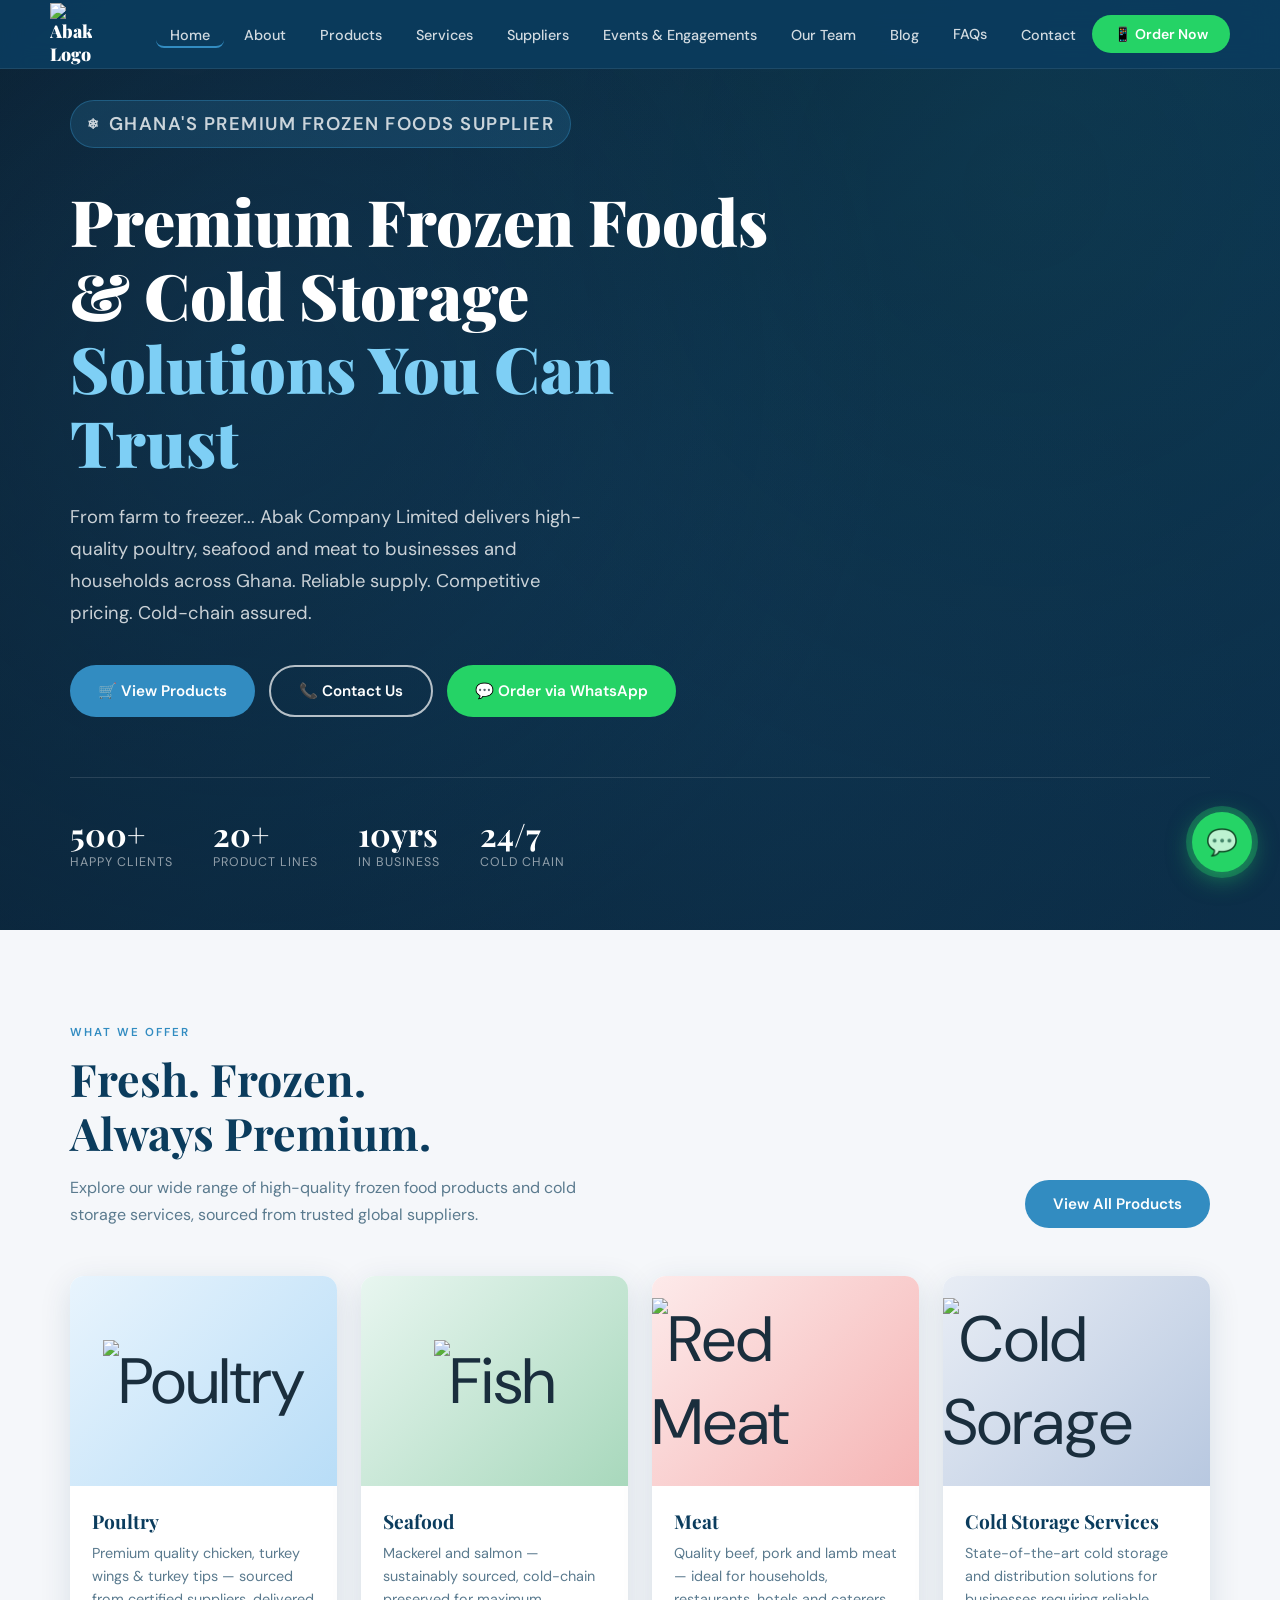
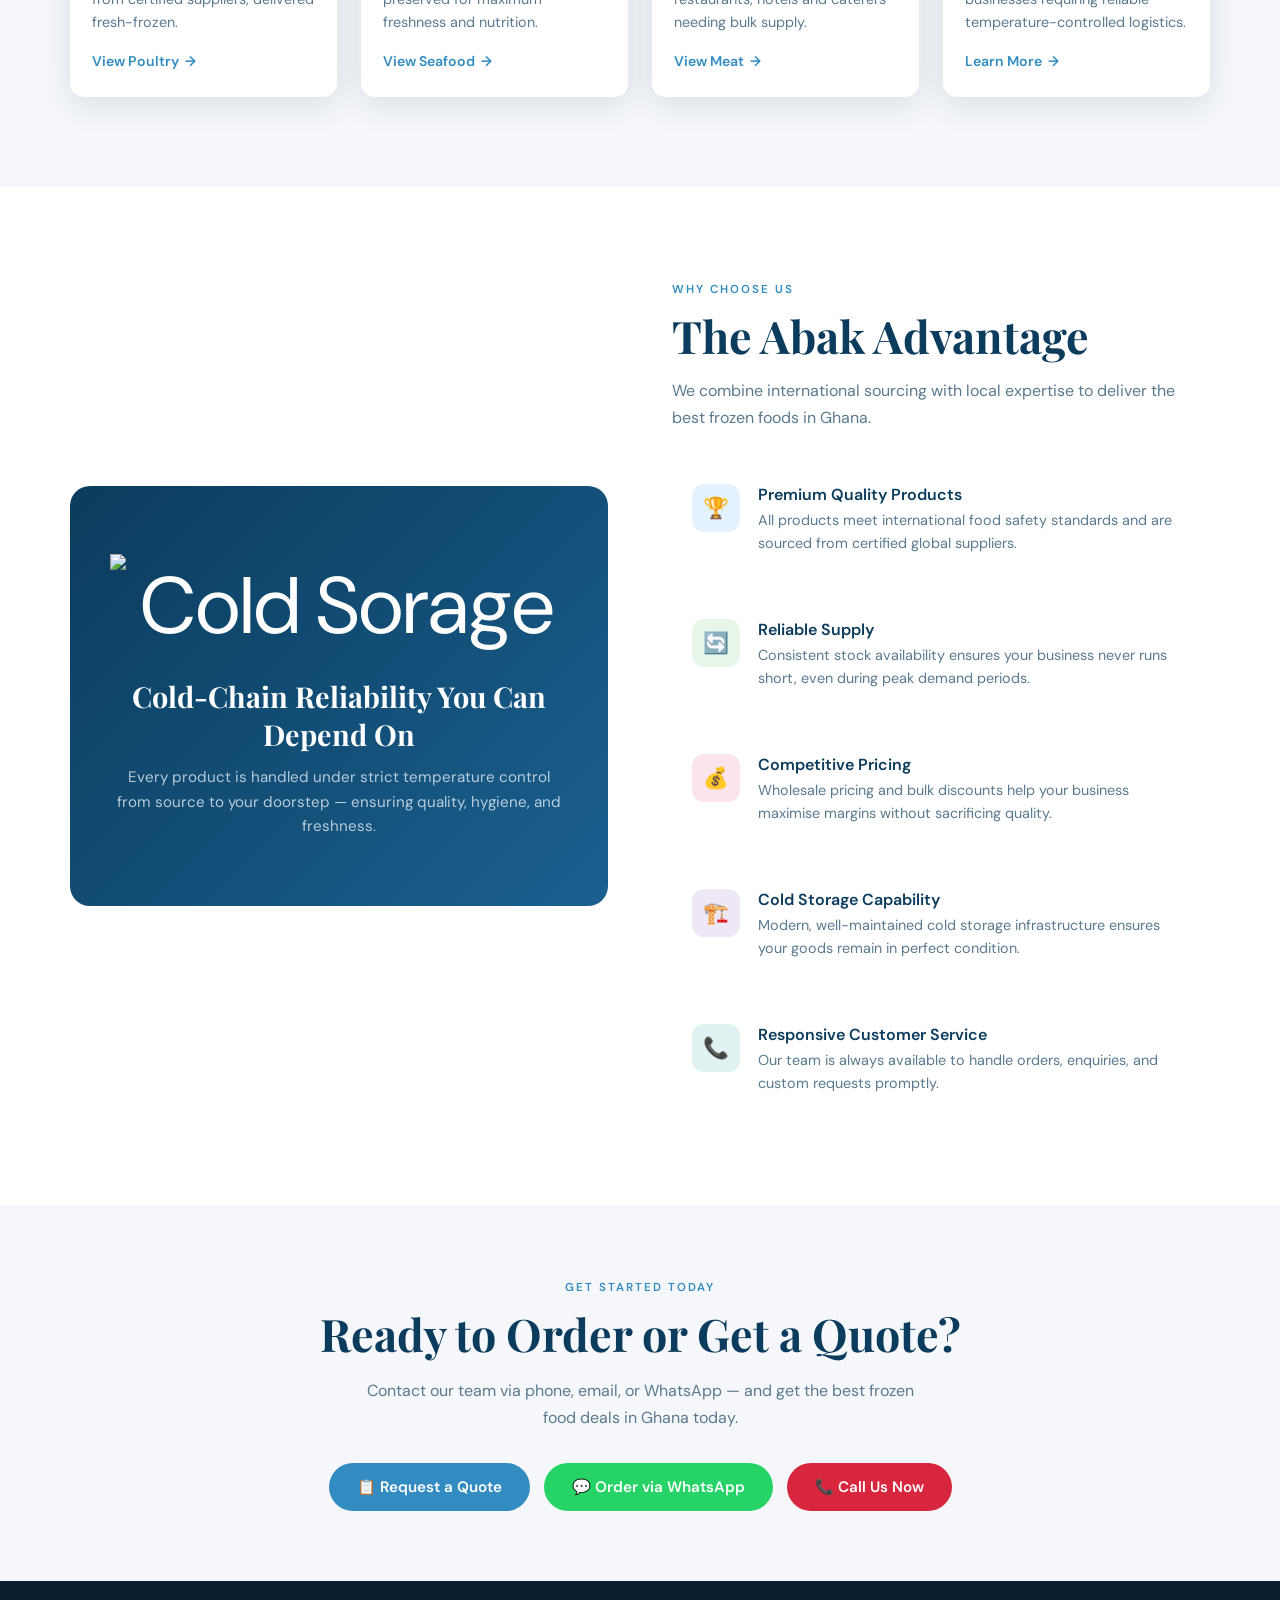
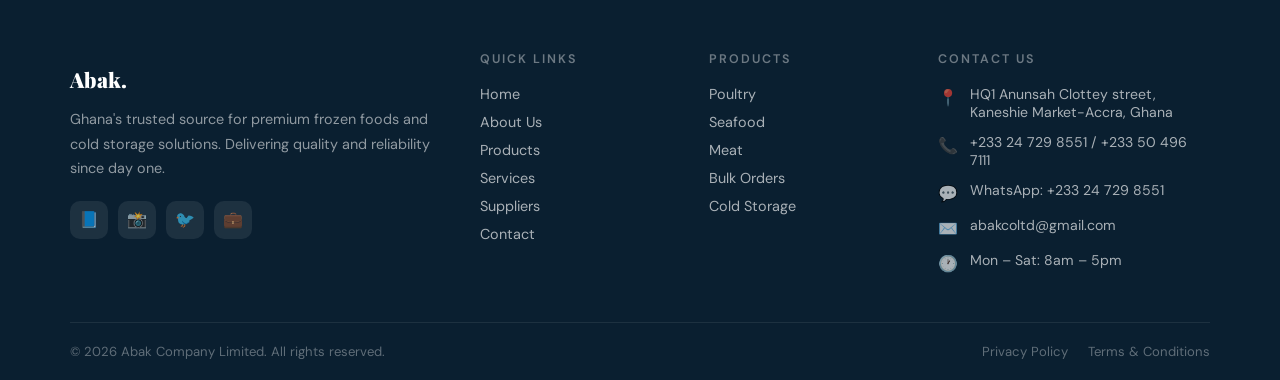
==== index.html @ 0e295fe7 "update 8" ====
<!DOCTYPE html>
<html lang="en">
<head>
  <meta charset="UTF-8" />
  <meta name="viewport" content="width=device-width, initial-scale=1.0" />
  <title>Abak Company Limited | Premium Frozen Foods & Cold Storage Solutions</title>
  <meta name="description" content="Abak Company Limited – Ghana's trusted source for premium frozen foods, poultry, fish, seafood, meat, and reliable cold storage solutions." />
  <link href="https://fonts.googleapis.com/css2?family=Playfair+Display:wght@700;900&family=DM+Sans:wght@400;500;600&display=swap" rel="stylesheet" />
  <style>
    /* ─── CSS Variables ─────────────────────────────────────── */
    :root {
      --navy:   #0B3C5D;
      --blue:   #328CC1;
      --white:  #FFFFFF;
      --grey:   #F5F7FA;
      --red:    #D7263D;
      --green:  #2E8B57;
      --dark:   #0a1f30;
      --text:   #1a2e3d;
      --muted:  #5a7a8e;
      --radius: 14px;
      --shadow: 0 8px 32px rgba(11,60,93,0.12);
    }

    /* ─── Reset & Base ──────────────────────────────────────── */
    *, *::before, *::after { box-sizing: border-box; margin: 0; padding: 0; }
    html { scroll-behavior: smooth; }
    body {
      font-family: 'DM Sans', sans-serif;
      color: var(--text);
      background: var(--white);
      overflow-x: hidden;
    }
    img { max-width: 100%; display: block; }
    a { text-decoration: none; color: inherit; }

    /* ─── Utility ───────────────────────────────────────────── */
    .container { width: 100%; max-width: 1180px; margin: 0 auto; padding: 0 20px; }
    .section-tag {
      display: inline-block;
      font-size: 0.72rem;
      font-weight: 600;
      letter-spacing: 2px;
      text-transform: uppercase;
      color: var(--blue);
      margin-bottom: 12px;
    }
    .section-title {
      font-family: 'Playfair Display', serif;
      font-size: clamp(1.8rem, 4vw, 2.8rem);
      color: var(--navy);
      line-height: 1.2;
      margin-bottom: 14px;
    }
    .section-sub {
      color: var(--muted);
      font-size: 1rem;
      line-height: 1.7;
      max-width: 560px;
    }
    .btn {
      display: inline-flex;
      align-items: center;
      gap: 8px;
      padding: 14px 28px;
      border-radius: 50px;
      font-size: 0.95rem;
      font-weight: 600;
      cursor: pointer;
      transition: all 0.25s ease;
      border: none;
    }
    .btn-primary {
      background: var(--blue);
      color: #fff;
    }
    .btn-primary:hover { background: var(--navy); transform: translateY(-2px); box-shadow: 0 8px 24px rgba(50,140,193,0.35); }
    .btn-outline {
      background: transparent;
      color: #fff;
      border: 2px solid rgba(255,255,255,0.7);
    }
    .btn-outline:hover { background: rgba(255,255,255,0.12); transform: translateY(-2px); }
    .btn-whatsapp {
      background: #25D366;
      color: #fff;
    }
    .btn-whatsapp:hover { background: #1dba57; transform: translateY(-2px); box-shadow: 0 8px 24px rgba(37,211,102,0.35); }
    .btn-red {
      background: var(--red);
      color: #fff;
    }
    .btn-red:hover { background: #b51e30; transform: translateY(-2px); }

    /* ─── NAVBAR ────────────────────────────────────────────── */
    .navbar {
      position: fixed;
      top: 0; left: 0; right: 0;
      z-index: 1000;
      padding: 0 20px;
      background: rgba(11,60,93,0.95);
      backdrop-filter: blur(12px);
      -webkit-backdrop-filter: blur(12px);
      border-bottom: 1px solid rgba(255,255,255,0.08);
      transition: background 0.3s;
    }
    .nav-inner {
      max-width: 1180px;
      margin: 0 auto;
      display: flex;
      align-items: center;
      justify-content: space-between;
      height: 68px;
    }
    .logo {
      font-family: 'Playfair Display', serif;
      font-size: 1.5rem;
      font-weight: 900;
      color: #fff;
      display: flex;
      align-items: center;
      gap: 10px;
    }
    .logo-icon {
      width: 40%; 
	  height: 40px;
      border-radius: 10px;
      display: flex; align-items: center; justify-content: center;
      font-size: 1.1rem;
    }
    .nav-links {
      display: flex;
      align-items: center;
      gap: 6px;
      list-style: none;
    }
    .nav-links a {
      color: rgba(255,255,255,0.82);
      font-size: 0.9rem;
      font-weight: 500;
      padding: 8px 14px;
      border-radius: 8px;
      transition: all 0.2s;
    }
	
	.nav-links a.active { border-bottom: 2px solid var(--blue); padding-bottom: 2px; }
	
    .nav-links a:hover { color: #fff; background: rgba(255,255,255,0.1); }
    .nav-cta { display: flex; gap: 10px; align-items: center; }
    .nav-cta .btn { padding: 10px 22px; font-size: 0.88rem; }
    .hamburger {
      display: none;
      flex-direction: column;
      gap: 5px;
      background: none;
      border: none;
      cursor: pointer;
      padding: 6px;
    }
    .hamburger span {
      display: block;
      width: 24px; height: 2px;
      background: #fff;
      border-radius: 2px;
      transition: all 0.3s;
    }
    /* Mobile Nav */
    .mobile-nav {
      display: none;
      position: fixed;
      top: 68px; left: 0; right: 0;
      background: var(--navy);
      padding: 20px;
      z-index: 999;
      flex-direction: column;
      gap: 6px;
      border-top: 1px solid rgba(255,255,255,0.1);
    }
    .mobile-nav.open { display: flex; }
    .mobile-nav a {
      color: rgba(255,255,255,0.85);
      font-size: 1rem;
      padding: 12px 16px;
      border-radius: 10px;
      font-weight: 500;
      transition: background 0.2s;
    }
    .mobile-nav a:hover { background: rgba(255,255,255,0.1); color: #fff; }
    .mobile-nav .btn { width: 100%; justify-content: center; margin-top: 10px; }

    /* ─── HERO ──────────────────────────────────────────────── */
    .hero {
      position: relative;
      min-height: 100vh;
      display: flex;
      align-items: center;
      overflow: hidden;
    }
    .hero-video-bg {
      position: absolute;
      inset: 0;
      background: linear-gradient(135deg, #0a1f30 0%, #0B3C5D 50%, #0d4a72 100%);
      z-index: 0;
    }
    /* Animated ice/frost pattern overlay */
    .hero-video-bg::after {
      content: '';
      position: absolute; inset: 0;
      background-image:
        radial-gradient(circle at 20% 40%, rgba(50,140,193,0.18) 0%, transparent 55%),
        radial-gradient(circle at 80% 20%, rgba(46,139,87,0.1) 0%, transparent 50%),
        radial-gradient(circle at 60% 80%, rgba(50,140,193,0.12) 0%, transparent 45%);
      animation: pulseGlow 8s ease-in-out infinite alternate;
    }
    @keyframes pulseGlow {
      from { opacity: 0.7; }
      to   { opacity: 1; }
    }
    /* Floating ice crystals */
    .ice-particle {
      position: absolute;
      border-radius: 50%;
      background: rgba(255,255,255,0.05);
      animation: floatUp linear infinite;
    }
    @keyframes floatUp {
      0%   { transform: translateY(100vh) scale(0); opacity: 0; }
      10%  { opacity: 1; }
      90%  { opacity: 0.6; }
      100% { transform: translateY(-20vh) scale(1); opacity: 0; }
    }
    .hero-overlay {
      position: absolute; inset: 0;
      background: linear-gradient(to bottom, rgba(11,28,45,0.3) 0%, rgba(11,28,45,0.6) 100%);
      z-index: 1;
    }
    .hero-content {
      position: relative;
      z-index: 2;
      padding-top: 100px;
      padding-bottom: 60px;
    }
    .hero-badge {
      display: inline-flex;
      align-items: center;
      gap: 8px;
      background: rgba(50,140,193,0.2);
      border: 1px solid rgba(50,140,193,0.4);
      color: #7ecff5;
      font-size: 0.78rem;
      font-weight: 600;
      letter-spacing: 1.5px;
      text-transform: uppercase;
      padding: 7px 16px;
      border-radius: 50px;
      margin-bottom: 24px;
      animation: fadeSlideDown 0.8s ease both;
    }
    .hero-badge::before { content: '❄'; font-size: 0.9rem; }
    .hero h1 {
      font-family: 'Playfair Display', serif;
      font-size: clamp(2.2rem, 6vw, 4rem);
      font-weight: 900;
      color: #fff;
      line-height: 1.15;
      margin-bottom: 22px;
      max-width: 700px;
      animation: fadeSlideUp 0.9s 0.2s ease both;
    }
    .hero h1 span { color: #7ecff5; }
    .hero p {
      font-size: clamp(1rem, 2.5vw, 1.15rem);
      color: rgba(255,255,255,0.78);
      max-width: 520px;
      line-height: 1.75;
      margin-bottom: 36px;
      animation: fadeSlideUp 0.9s 0.35s ease both;
    }
    .hero-btns {
      display: flex;
      flex-wrap: wrap;
      gap: 14px;
      animation: fadeSlideUp 0.9s 0.5s ease both;
    }
    .hero-stats {
      display: flex;
      gap: 40px;
      margin-top: 60px;
      padding-top: 40px;
      border-top: 1px solid rgba(255,255,255,0.12);
      animation: fadeSlideUp 0.9s 0.65s ease both;
    }
    .stat-item { text-align: left; }
    .stat-num {
      font-family: 'Playfair Display', serif;
      font-size: 2rem;
      font-weight: 700;
      color: #fff;
      line-height: 1;
    }
    .stat-label {
      font-size: 0.78rem;
      color: rgba(255,255,255,0.55);
      text-transform: uppercase;
      letter-spacing: 1px;
      margin-top: 4px;
    }
    @keyframes fadeSlideUp {
      from { opacity: 0; transform: translateY(28px); }
      to   { opacity: 1; transform: translateY(0); }
    }
    @keyframes fadeSlideDown {
      from { opacity: 0; transform: translateY(-16px); }
      to   { opacity: 1; transform: translateY(0); }
    }

    /* ─── PRODUCT HIGHLIGHTS ────────────────────────────────── */
    .products {
      padding: 90px 0;
      background: var(--grey);
    }
    .products-header {
      display: flex;
      justify-content: space-between;
      align-items: flex-end;
      flex-wrap: wrap;
      gap: 20px;
      margin-bottom: 48px;
    }
    .product-grid {
      display: grid;
      grid-template-columns: repeat(auto-fit, minmax(240px, 1fr));
      gap: 24px;
    }
    .product-card {
      background: #fff;
      border-radius: var(--radius);
      overflow: hidden;
      box-shadow: var(--shadow);
      transition: transform 0.3s ease, box-shadow 0.3s ease;
      cursor: pointer;
    }
    .product-card:hover { transform: translateY(-8px); box-shadow: 0 20px 48px rgba(11,60,93,0.18); }
    .product-card-img {
      height: 210px;
      display: flex;
      align-items: center;
      justify-content: center;
      font-size: 4rem;
      position: relative;
      overflow: hidden;
    }
    .product-card-img::after {
      content: '';
      position: absolute; inset: 0;
      background: inherit;
      opacity: 0;
      transition: opacity 0.3s;
    }
    .product-card:hover .product-card-img::after { opacity: 0.15; }
    .card-poultry  { background: linear-gradient(135deg, #e8f4fd, #b8ddf7); }
    .card-fish     { background: linear-gradient(135deg, #e8f6f0, #a8d8bc); }
    .card-meat     { background: linear-gradient(135deg, #fdeaea, #f5b5b5); }
    .card-storage  { background: linear-gradient(135deg, #e8edf5, #b8c8e0); }
    .product-card-body { padding: 22px 22px 26px; }
    .product-card-body h3 {
      font-family: 'Playfair Display', serif;
      font-size: 1.2rem;
      color: var(--navy);
      margin-bottom: 8px;
    }
    .product-card-body p { font-size: 0.9rem; color: var(--muted); line-height: 1.6; margin-bottom: 16px; }
    .card-link {
      font-size: 0.88rem;
      font-weight: 600;
      color: var(--blue);
      display: inline-flex;
      align-items: center;
      gap: 6px;
      transition: gap 0.2s;
    }
    .card-link:hover { gap: 10px; }
    .card-link::after { content: '→'; }

    /* ─── WHY BUY FROM US ───────────────────────────────────── */
    .why {
      padding: 90px 0;
      background: var(--white);
    }
    .why-inner {
      display: grid;
      grid-template-columns: 1fr 1fr;
      gap: 64px;
      align-items: center;
    }
    .why-visual {
      position: relative;
      border-radius: 20px;
      overflow: hidden;
      background: linear-gradient(135deg, var(--navy) 0%, #1a6090 100%);
      min-height: 420px;
      display: flex;
      align-items: center;
      justify-content: center;
    }
    .why-visual-inner {
      text-align: center;
      color: #fff;
      padding: 40px;
    }
    .why-visual-icon { font-size: 5rem; margin-bottom: 20px; }
    .why-visual h2 {
      font-family: 'Playfair Display', serif;
      font-size: 1.8rem;
      margin-bottom: 12px;
      line-height: 1.3;
    }
    .why-visual p { color: rgba(255,255,255,0.7); font-size: 0.95rem; line-height: 1.6; }
    .why-features { display: flex; flex-direction: column; gap: 24px; }
    .feature-item {
      display: flex;
      gap: 18px;
      align-items: flex-start;
      padding: 20px;
      border-radius: var(--radius);
      transition: background 0.2s;
    }
    .feature-item:hover { background: var(--grey); }
    .feature-icon {
      width: 48px; height: 48px;
      border-radius: 12px;
      display: flex; align-items: center; justify-content: center;
      font-size: 1.3rem;
      flex-shrink: 0;
    }
    .fi-blue   { background: #e3f2fd; }
    .fi-green  { background: #e8f5e9; }
    .fi-red    { background: #fce4ec; }
    .fi-purple { background: #ede7f6; }
    .fi-teal   { background: #e0f2f1; }
    .feature-text h4 {
      font-weight: 600;
      color: var(--navy);
      margin-bottom: 4px;
      font-size: 1rem;
    }
    .feature-text p { font-size: 0.9rem; color: var(--muted); line-height: 1.6; }

    /* ─── TESTIMONIALS ──────────────────────────────────────── */
    .testimonials {
      padding: 90px 0;
      background: linear-gradient(135deg, var(--navy) 0%, #0d4a72 100%);
      position: relative;
      overflow: hidden;
    }
    .testimonials::before {
      content: '"';
      position: absolute;
      top: -30px; left: 5%;
      font-family: 'Playfair Display', serif;
      font-size: 20rem;
      color: rgba(255,255,255,0.04);
      line-height: 1;
      pointer-events: none;
    }
    .testimonials .section-tag { color: #7ecff5; }
    .testimonials .section-title { color: #fff; }
    .testimonials .section-sub { color: rgba(255,255,255,0.65); }
    .testimonials-header { margin-bottom: 48px; }
    .testimonial-grid {
      display: grid;
      grid-template-columns: repeat(auto-fit, minmax(280px, 1fr));
      gap: 24px;
    }
    .testimonial-card {
      background: rgba(255,255,255,0.07);
      border: 1px solid rgba(255,255,255,0.12);
      border-radius: var(--radius);
      padding: 28px;
      transition: background 0.3s, transform 0.3s;
      backdrop-filter: blur(8px);
    }
    .testimonial-card:hover { background: rgba(255,255,255,0.12); transform: translateY(-4px); }
    .testimonial-stars { color: #ffc107; font-size: 1.1rem; margin-bottom: 16px; }
    .testimonial-text {
      color: rgba(255,255,255,0.85);
      font-size: 0.95rem;
      line-height: 1.75;
      margin-bottom: 22px;
      font-style: italic;
    }
    .testimonial-author {
      display: flex;
      align-items: center;
      gap: 14px;
    }
    .author-avatar {
      width: 44px; height: 44px;
      border-radius: 50%;
      display: flex; align-items: center; justify-content: center;
      font-size: 1.2rem;
      flex-shrink: 0;
    }
    .av-blue  { background: rgba(50,140,193,0.3); }
    .av-green { background: rgba(46,139,87,0.3); }
    .av-red   { background: rgba(215,38,61,0.3); }
    .author-name {
      font-weight: 600;
      color: #fff;
      font-size: 0.92rem;
    }
    .author-role { color: rgba(255,255,255,0.5); font-size: 0.8rem; }

    /* ─── CTA BANNER ────────────────────────────────────────── */
    .cta-banner {
      padding: 70px 0;
      background: var(--grey);
    }
    .cta-inner {
      text-align: center;
    }
    .cta-inner .section-title { margin-bottom: 16px; }
    .cta-inner .section-sub { margin: 0 auto 32px; text-align: center; }
    .cta-btns {
      display: flex;
      flex-wrap: wrap;
      gap: 14px;
      justify-content: center;
    }

    /* ─── FOOTER ────────────────────────────────────────────── */
    footer {
      background: var(--dark);
      color: rgba(255,255,255,0.75);
      padding: 70px 0 0;
    }
    .footer-grid {
      display: grid;
      grid-template-columns: 2fr 1fr 1fr 1.5fr;
      gap: 48px;
      margin-bottom: 48px;
    }
    .footer-col h4 {
      font-size: 0.78rem;
      font-weight: 600;
      letter-spacing: 2px;
      text-transform: uppercase;
      color: rgba(255,255,255,0.4);
      margin-bottom: 18px;
    }
    .footer-col .logo { font-size: 1.3rem; margin-bottom: 14px; }
    .footer-col p { font-size: 0.9rem; line-height: 1.7; color: rgba(255,255,255,0.55); }
    .footer-links { display: flex; flex-direction: column; gap: 10px; }
    .footer-links a {
      font-size: 0.9rem;
      color: rgba(255,255,255,0.65);
      transition: color 0.2s;
    }
    .footer-links a:hover { color: var(--blue); }
    .footer-contact { display: flex; flex-direction: column; gap: 12px; }
    .contact-item {
      display: flex;
      align-items: flex-start;
      gap: 12px;
      font-size: 0.88rem;
      color: rgba(255,255,255,0.65);
    }
    .contact-item-icon { font-size: 1rem; flex-shrink: 0; margin-top: 2px; }
    .social-row {
      display: flex;
      gap: 10px;
      margin-top: 20px;
    }
    .social-btn {
      width: 38px; height: 38px;
      border-radius: 10px;
      background: rgba(255,255,255,0.08);
      display: flex; align-items: center; justify-content: center;
      font-size: 1rem;
      transition: background 0.2s, transform 0.2s;
      cursor: pointer;
      border: none;
      color: rgba(255,255,255,0.7);
    }
    .social-btn:hover { background: var(--blue); color: #fff; transform: translateY(-2px); }
    .footer-bottom {
      border-top: 1px solid rgba(255,255,255,0.08);
      padding: 20px 0;
      display: flex;
      justify-content: space-between;
      align-items: center;
      flex-wrap: wrap;
      gap: 12px;
      font-size: 0.82rem;
      color: rgba(255,255,255,0.35);
    }
    .footer-bottom-links {
      display: flex;
      gap: 20px;
    }
    .footer-bottom-links a { color: rgba(255,255,255,0.35); transition: color 0.2s; }
    .footer-bottom-links a:hover { color: rgba(255,255,255,0.7); }

    /* ─── FLOATING WHATSAPP ─────────────────────────────────── */
    .float-wa {
      position: fixed;
      bottom: 28px;
      right: 28px;
      z-index: 999;
      width: 60px; height: 60px;
      border-radius: 50%;
      background: #25D366;
      box-shadow: 0 6px 24px rgba(37,211,102,0.5);
      display: flex;
      align-items: center;
      justify-content: center;
      font-size: 1.6rem;
      cursor: pointer;
      transition: transform 0.3s ease, box-shadow 0.3s;
      text-decoration: none;
      border: none;
    }
    .float-wa:hover { transform: scale(1.12); box-shadow: 0 10px 32px rgba(37,211,102,0.6); }
    .float-wa-pulse {
      position: absolute; inset: -6px;
      border-radius: 50%;
      background: rgba(37,211,102,0.3);
      animation: waPulse 2.5s ease-out infinite;
    }
    @keyframes waPulse {
      0% { transform: scale(1); opacity: 0.7; }
      100% { transform: scale(1.6); opacity: 0; }
    }

    /* ─── SCROLL ANIMATIONS ─────────────────────────────────── */
    .reveal {
      opacity: 0;
      transform: translateY(30px);
      transition: opacity 0.7s ease, transform 0.7s ease;
    }
    .reveal.visible { opacity: 1; transform: translateY(0); }

    /* ─── RESPONSIVE ────────────────────────────────────────── */
    @media (max-width: 900px) {
      .nav-links, .nav-cta { display: none; }
      .hamburger { display: flex; }
      .why-inner { grid-template-columns: 1fr; }
      .why-visual { min-height: 260px; }
      .footer-grid { grid-template-columns: 1fr 1fr; }
      .hero-stats { gap: 24px; flex-wrap: wrap; }
    }
    @media (max-width: 600px) {
      .footer-grid { grid-template-columns: 1fr; }
      .footer-bottom { flex-direction: column; text-align: center; }
      .products-header { flex-direction: column; align-items: flex-start; }
      .hero-stats { display: none; }
      .float-wa { bottom: 20px; right: 20px; width: 54px; height: 54px; font-size: 1.4rem; }
    }
  </style>
</head>
<body>

  <!-- ─── NAVBAR ────────────────────────────────────── -->
  <nav class="navbar" aria-label="Main navigation">
    <div class="nav-inner">
      <a href="index.html" class="logo">
        <span class="logo-icon"><img src="images/abak-logo-7.png" alt="Abak Logo"></span>
        
      </a>
      <ul class="nav-links" role="list">
        <li><a href="#" class="active">Home</a></li>
        <li><a href="about.html">About</a></li>
        <li><a href="products.html">Products</a></li>
        <li><a href="services.html">Services</a></li>
        <li><a href="suppliers.html">Suppliers</a></li>
		<li><a href="events.html">Events & Engagements</a></li>
		<li><a href="team.html">Our Team</a></li>
        <li><a href="articles.html">Blog</a></li>
		<a href="faq.html">FAQs</a>
        <li><a href="contact.html">Contact</a></li>
      </ul>
      <div class="nav-cta">
        <a href="#" class="btn btn-whatsapp">📱 Order Now</a>
      </div>
      <button class="hamburger" id="hamburger" aria-label="Toggle mobile menu" aria-expanded="false">
        <span></span><span></span><span></span>
      </button>
    </div>
  </nav>

  <!-- Mobile Nav -->
  <div class="mobile-nav" id="mobileNav" role="navigation">
    <a href="#">Home</a>
    <a href="about.html">About</a>
    <a href="products.html">Products</a>
    <a href="services.html">Services</a>
    <a href="suppliers.html">Suppliers</a>
	<a href="events.html">Events & Engagements</a>
	<a href="team.html">Our Team</a>
    <a href="articles.html">Blog</a>
	<a href="faq.html">FAQs</a>
    <a href="contact.html">Contact</a>
    <a href="https://wa.me/233247298551" class="btn btn-whatsapp">📱 Order via WhatsApp</a>
  </div>

  <!-- ─── HERO ──────────────────────────────────────── -->
  <section class="hero" aria-label="Hero section">
    <div class="hero-video-bg">
      <!-- Ice particles (JS-generated below) -->
    </div>
    <div class="hero-overlay"></div>
    <div class="container hero-content">
      <p class="hero-badge">Ghana's Premium Frozen Foods Supplier</p>
      <h1>Premium Frozen Foods &amp; Cold Storage <span>Solutions You Can Trust</span></h1>
      <p>From farm to freezer... Abak Company Limited delivers high-quality poultry, seafood and meat to businesses and households across Ghana. Reliable supply. Competitive pricing. Cold-chain assured.</p>
      <div class="hero-btns">
        <a href="#products" class="btn btn-primary">🛒 View Products</a>
        <a href="contact.html" class="btn btn-outline">📞 Contact Us</a>
        <a href="https://wa.me/233247298551" class="btn btn-whatsapp" target="_blank" rel="noopener">💬 Order via WhatsApp</a>
      </div>
      <div class="hero-stats">
        <div class="stat-item">
          <div class="stat-num">500+</div>
          <div class="stat-label">Happy Clients</div>
        </div>
        <div class="stat-item">
          <div class="stat-num">20+</div>
          <div class="stat-label">Product Lines</div>
        </div>
        <div class="stat-item">
          <div class="stat-num">10yrs</div>
          <div class="stat-label">In Business</div>
        </div>
        <div class="stat-item">
          <div class="stat-num">24/7</div>
          <div class="stat-label">Cold Chain</div>
        </div>
      </div>
    </div>
  </section>

  <!-- ─── PRODUCT HIGHLIGHTS ────────────────────────── -->
  <section class="products reveal" id="products" aria-labelledby="products-heading">
    <div class="container">
      <div class="products-header">
        <div>
          <span class="section-tag">What We Offer</span>
          <h2 class="section-title" id="products-heading">Fresh. Frozen. <br>Always Premium.</h2>
          <p class="section-sub">Explore our wide range of high-quality frozen food products and cold storage services, sourced from trusted global suppliers.</p>
        </div>
        <a href="products.html" class="btn btn-primary">View All Products</a>
      </div>
      <div class="product-grid">
        <div class="product-card" tabindex="0">
          <div class="product-card-img card-poultry" role="img" aria-label="Poultry products"><img src="images/poultry.jpeg" alt="Poultry"></div>
          <div class="product-card-body">
            <h3>Poultry</h3>
            <p>Premium quality chicken, turkey wings &amp; turkey tips — sourced from certified suppliers, delivered fresh-frozen.</p>
            <a href="products.html#poultry" class="card-link">View Poultry</a>
          </div>
        </div>
        <div class="product-card" tabindex="0">
          <div class="product-card-img card-fish" role="img" aria-label="Fish and seafood products"><img src="images/tuna.webp" alt="Fish"></div>
          <div class="product-card-body">
            <h3>Seafood</h3>
            <p>Mackerel and salmon — sustainably sourced, cold-chain preserved for maximum freshness and nutrition.</p>
            <a href="products.html#fish" class="card-link">View Seafood</a>
          </div>
        </div>
        <div class="product-card" tabindex="0">
          <div class="product-card-img card-meat" role="img" aria-label="meat products"><img src="images/beefsinews.jpeg" alt="Red Meat"></div>
          <div class="product-card-body">
            <h3>Meat</h3>
            <p>Quality beef, pork and lamb meat — ideal for households, restaurants, hotels and caterers needing bulk supply.</p>
            <a href="products.html#meat" class="card-link">View Meat</a>
          </div>
        </div>
        <div class="product-card" tabindex="0">
          <div class="product-card-img card-storage" role="img" aria-label="Cold storage services"><img src="images/coldstorage.webp" alt="Cold Sorage"></div>
          <div class="product-card-body">
            <h3>Cold Storage Services</h3>
            <p>State-of-the-art cold storage and distribution solutions for businesses requiring reliable temperature-controlled logistics.</p>
            <a href="services.html" class="card-link">Learn More</a>
          </div>
        </div>
      </div>
    </div>
  </section>

  <!-- ─── WHY BUY FROM US ───────────────────────────── -->
  <section class="why reveal" aria-labelledby="why-heading">
    <div class="container">
      <div class="why-inner">
        <div class="why-visual" role="img" aria-label="Abak cold chain reliability visual">
          <div class="why-visual-inner">
            <div class="why-visual-icon"><img src="images/coldstorage.webp" alt="Cold Sorage"></div>
            <h2>Cold-Chain Reliability You Can Depend On</h2>
            <p>Every product is handled under strict temperature control from source to your doorstep — ensuring quality, hygiene, and freshness.</p>
          </div>
        </div>
        <div>
          <span class="section-tag">Why Choose Us</span>
          <h2 class="section-title" id="why-heading">The Abak Advantage</h2>
          <p class="section-sub" style="margin-bottom:32px;">We combine international sourcing with local expertise to deliver the best frozen foods in Ghana.</p>
          <div class="why-features">
            <div class="feature-item">
              <div class="feature-icon fi-blue" aria-hidden="true">🏆</div>
              <div class="feature-text">
                <h4>Premium Quality Products</h4>
                <p>All products meet international food safety standards and are sourced from certified global suppliers.</p>
              </div>
            </div>
            <div class="feature-item">
              <div class="feature-icon fi-green" aria-hidden="true">🔄</div>
              <div class="feature-text">
                <h4>Reliable Supply</h4>
                <p>Consistent stock availability ensures your business never runs short, even during peak demand periods.</p>
              </div>
            </div>
            <div class="feature-item">
              <div class="feature-icon fi-red" aria-hidden="true">💰</div>
              <div class="feature-text">
                <h4>Competitive Pricing</h4>
                <p>Wholesale pricing and bulk discounts help your business maximise margins without sacrificing quality.</p>
              </div>
            </div>
            <div class="feature-item">
              <div class="feature-icon fi-purple" aria-hidden="true">🏗️</div>
              <div class="feature-text">
                <h4>Cold Storage Capability</h4>
                <p>Modern, well-maintained cold storage infrastructure ensures your goods remain in perfect condition.</p>
              </div>
            </div>
            <div class="feature-item">
              <div class="feature-icon fi-teal" aria-hidden="true">📞</div>
              <div class="feature-text">
                <h4>Responsive Customer Service</h4>
                <p>Our team is always available to handle orders, enquiries, and custom requests promptly.</p>
              </div>
            </div>
          </div>
        </div>
      </div>
    </div>
  </section>

  <!-- ─── TESTIMONIALS ──────────────────────────────── -->
  
  
  

  <!-- ─── CTA BANNER ────────────────────────────────── -->
  <section class="cta-banner reveal" aria-labelledby="cta-heading">
    <div class="container">
      <div class="cta-inner">
        <span class="section-tag">Get Started Today</span>
        <h2 class="section-title" id="cta-heading">Ready to Order or Get a Quote?</h2>
        <p class="section-sub">Contact our team via phone, email, or WhatsApp — and get the best frozen food deals in Ghana today.</p>
        <div class="cta-btns">
          <a href="contact.html#" class="btn btn-primary">📋 Request a Quote</a>
          <a href="https://wa.me/233247298551" class="btn btn-whatsapp" target="_blank" rel="noopener">💬 Order via WhatsApp</a>
          <a href="tel:+233 24 729 8551" class="btn btn-red">📞 Call Us Now</a>
        </div>
      </div>
    </div>
  </section>

  <!-- ─── FOOTER ────────────────────────────────────── -->
  <footer>
    <div class="container">
      <div class="footer-grid">
        <!-- Column 1 — Brand -->
        <div class="footer-col">
         <a href="index.html" class="logo">
            <a href="index.html" class="logo">Abak.<span></span></a>
          </a>
		  
          <p>Ghana's trusted source for premium frozen foods and cold storage solutions. Delivering quality and reliability since day one.</p>
          <div class="social-row">
            <button class="social-btn" aria-label="Facebook">📘</button>
            <button class="social-btn" aria-label="Instagram">📸</button>
            <button class="social-btn" aria-label="Twitter / X">🐦</button>
            <button class="social-btn" aria-label="LinkedIn">💼</button>
          </div>
        </div>
        <!-- Column 2 — Quick Links -->
        <div class="footer-col">
          <h4>Quick Links</h4>
          <nav class="footer-links" aria-label="Footer quick links">
            <a href="index.html">Home</a>
            <a href="about.html">About Us</a>
            <a href="products.html">Products</a>
            <a href="services.html">Services</a>
            <a href="suppliers.html">Suppliers</a>
            <a href="contact.html">Contact</a>
          </nav>
        </div>
        <!-- Column 3 — Products -->
        <div class="footer-col">
          <h4>Products</h4>
          <nav class="footer-links" aria-label="Footer product links">
            <a href="product.html#poultry">Poultry</a>
            <a href="products.html#fish">Seafood</a>
            <a href="products.html#meat">Meat</a>
            <a href="shop.html#">Bulk Orders</a>
            <a href="services.html#">Cold Storage</a>
          </nav>
        </div>
        <!-- Column 4 — Contact -->
        <div class="footer-col">
          <h4>Contact Us</h4>
          <div class="footer-contact">
            <div class="contact-item">
              <span class="contact-item-icon" aria-hidden="true">📍</span>
              <span>HQ1 Anunsah Clottey street, Kaneshie Market-Accra, Ghana</span>
            </div>
            <div class="contact-item">
              <span class="contact-item-icon" aria-hidden="true">📞</span>
              <span>+233 24 729 8551 / +233 50 496 7111</span>
            </div>
            <div class="contact-item">
              <span class="contact-item-icon" aria-hidden="true">💬</span>
              <span>WhatsApp: +233 24 729 8551</span>
            </div>
            <div class="contact-item">
              <span class="contact-item-icon" aria-hidden="true">✉️</span>
              <span>abakcoltd@gmail.com</span>
            </div>
            <div class="contact-item">
              <span class="contact-item-icon" aria-hidden="true">🕐</span>
              <span>Mon – Sat: 8am – 5pm</span>
            </div>
          </div>
        </div>
      </div>
      <div class="footer-bottom">
        <span>© 2026 Abak Company Limited. All rights reserved.</span>
        <div class="footer-bottom-links">
          <a href="privacy.html#privacy">Privacy Policy</a>
          <a href="privacy.html#terms">Terms &amp; Conditions</a>
        </div>
      </div>
    </div>
  </footer>

  <!-- ─── FLOATING WHATSAPP ─────────────────────────── -->
  <a href="https://wa.me/233247298551" class="float-wa" target="_blank" rel="noopener" aria-label="Chat on WhatsApp">
    <div class="float-wa-pulse" aria-hidden="true"></div>
    💬
  </a>

  <!-- ─── JS ─────────────────────────────────────────── -->
  <script>
    /* — Hamburger menu — */
    const hamburger = document.getElementById('hamburger');
    const mobileNav = document.getElementById('mobileNav');
    hamburger.addEventListener('click', () => {
      const open = mobileNav.classList.toggle('open');
      hamburger.setAttribute('aria-expanded', open);
    });

    /* — Ice particle generator — */
    const heroBg = document.querySelector('.hero-video-bg');
    for (let i = 0; i < 18; i++) {
      const p = document.createElement('div');
      p.classList.add('ice-particle');
      const size = Math.random() * 60 + 20;
      p.style.cssText = `
        width:${size}px; height:${size}px;
        left:${Math.random() * 100}%;
        animation-duration:${Math.random() * 12 + 10}s;
        animation-delay:${Math.random() * -20}s;
        opacity:${Math.random() * 0.06 + 0.02};
      `;
      heroBg.appendChild(p);
    }

    /* — Scroll reveal — */
    const reveals = document.querySelectorAll('.reveal');
    const observer = new IntersectionObserver((entries) => {
      entries.forEach(e => { if (e.isIntersecting) { e.target.classList.add('visible'); } });
    }, { threshold: 0.12 });
    reveals.forEach(el => observer.observe(el));
  </script>
</body>
</html>
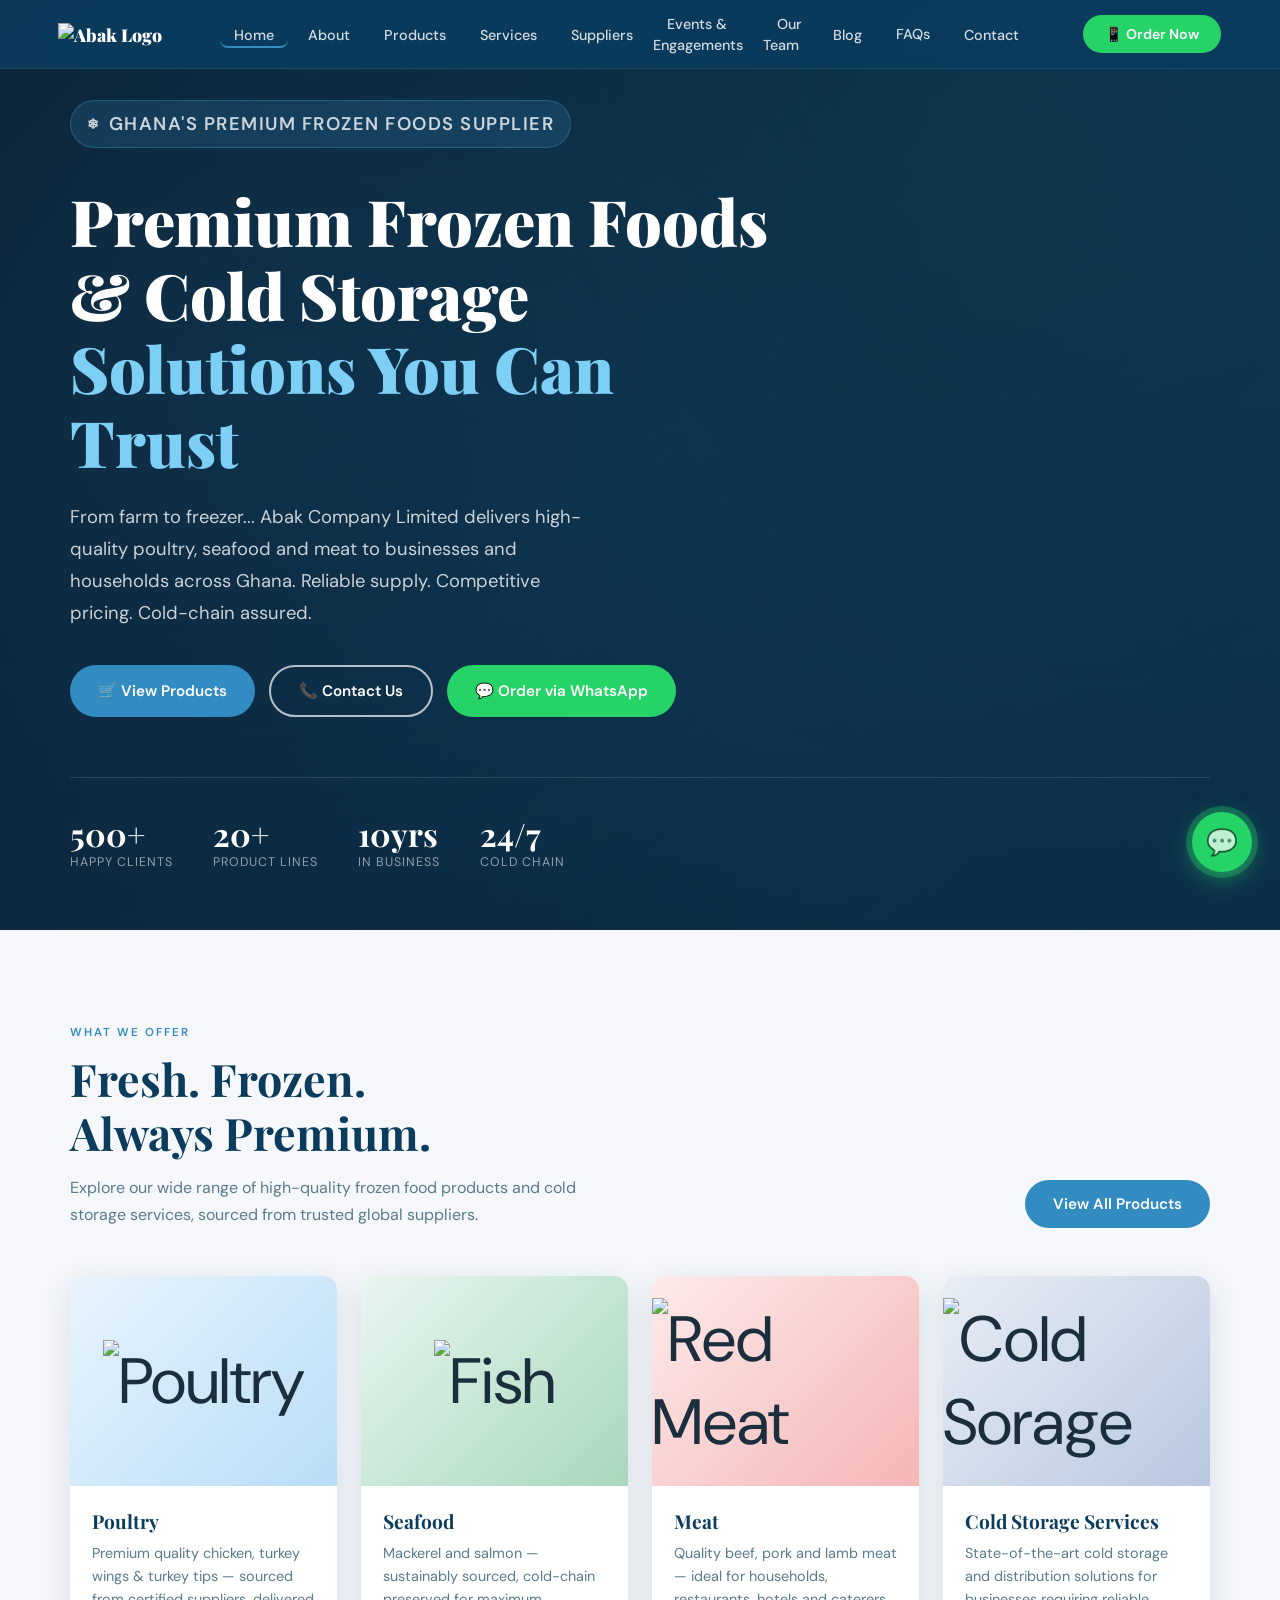
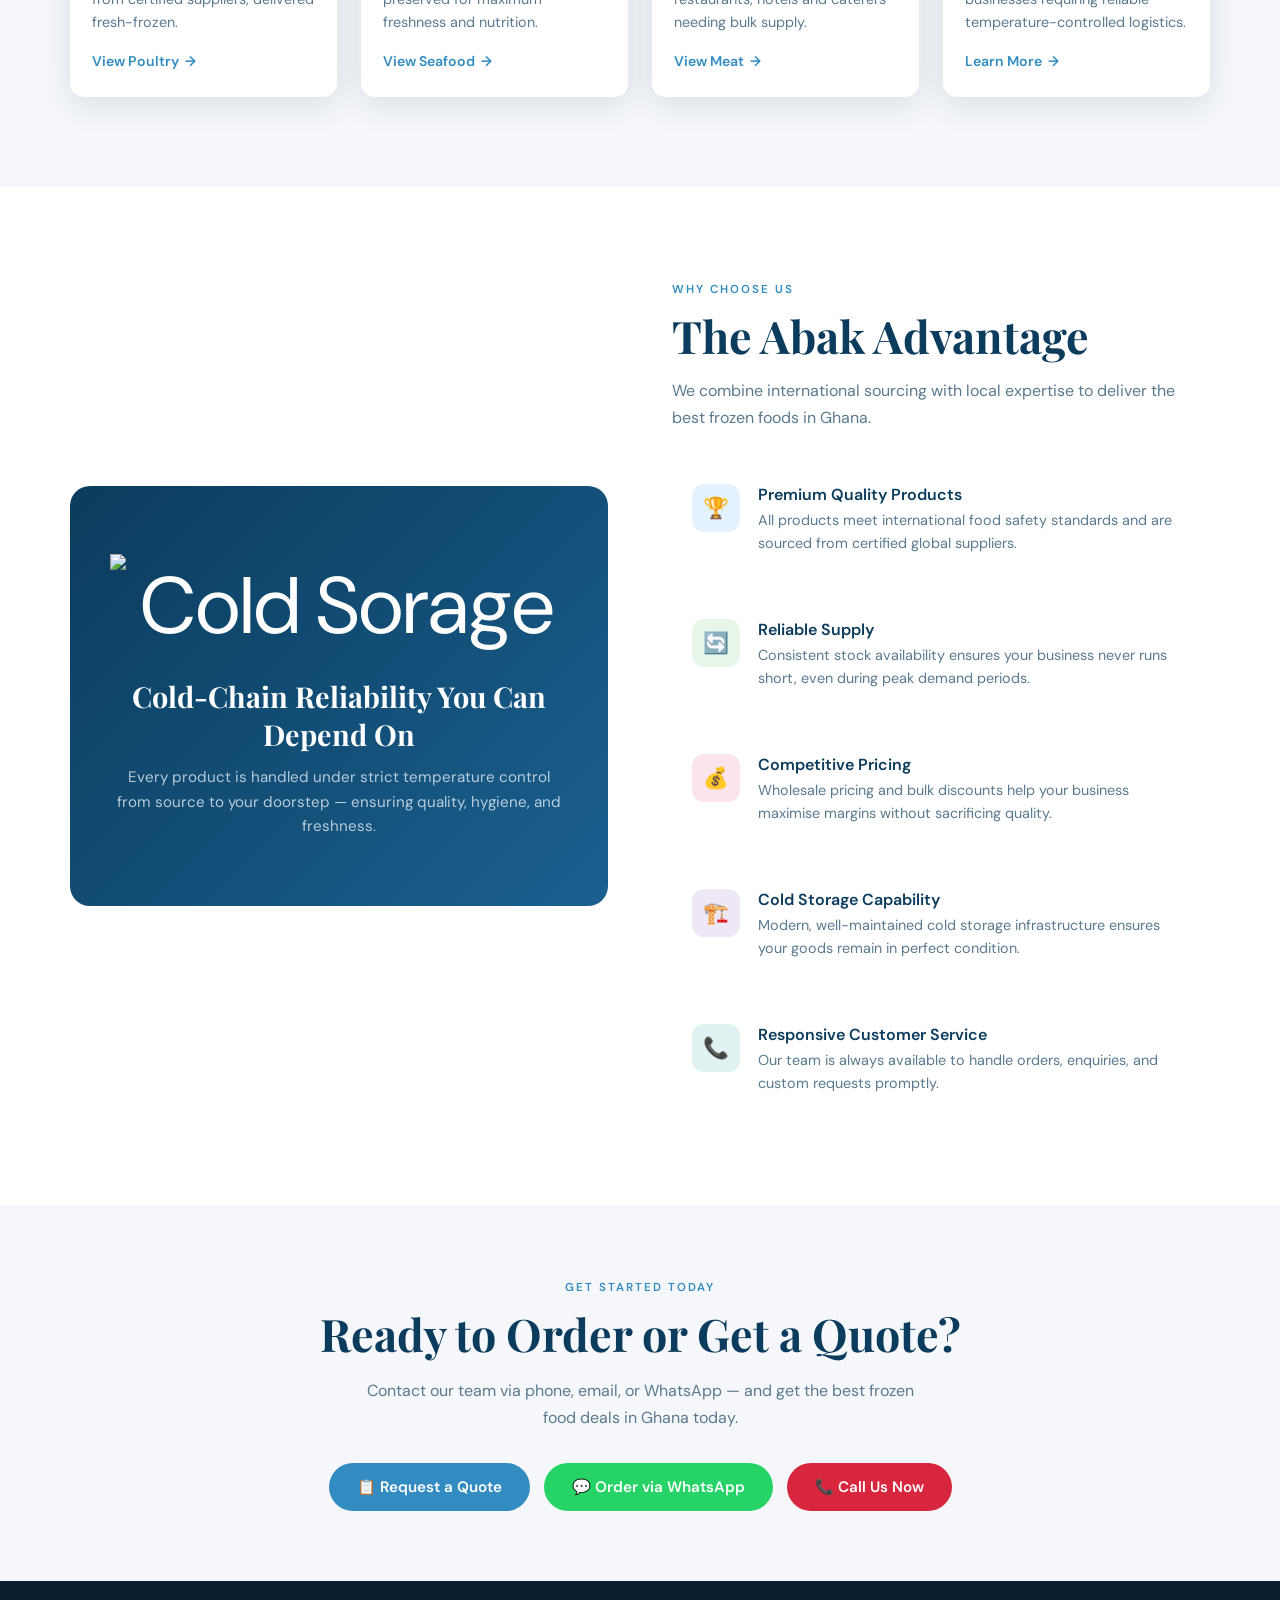
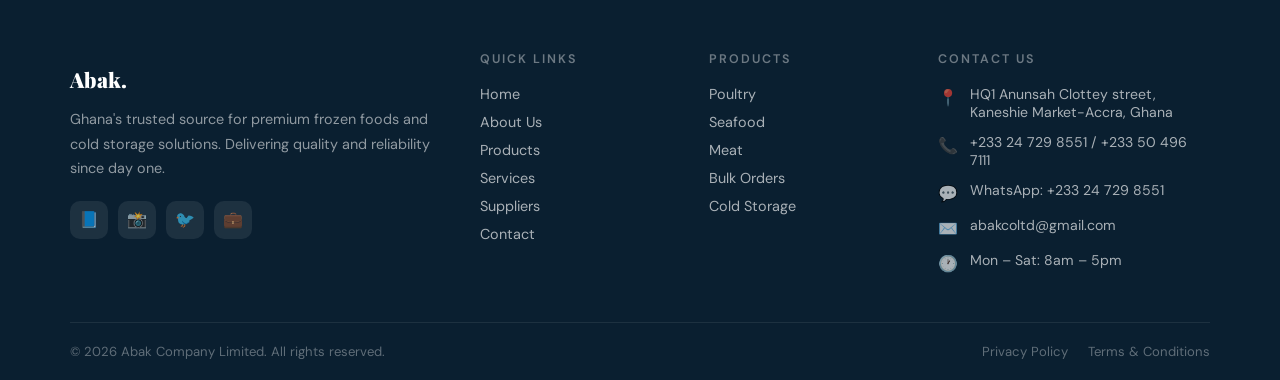
==== commit ba83201b: "fix desktop menu" ====
--- a/index.html
+++ b/index.html
@@ -6,661 +6,10 @@
   <title>Abak Company Limited | Premium Frozen Foods & Cold Storage Solutions</title>
   <meta name="description" content="Abak Company Limited – Ghana's trusted source for premium frozen foods, poultry, fish, seafood, meat, and reliable cold storage solutions." />
   <link href="https://fonts.googleapis.com/css2?family=Playfair+Display:wght@700;900&family=DM+Sans:wght@400;500;600&display=swap" rel="stylesheet" />
-  <style>
-    /* ─── CSS Variables ─────────────────────────────────────── */
-    :root {
-      --navy:   #0B3C5D;
-      --blue:   #328CC1;
-      --white:  #FFFFFF;
-      --grey:   #F5F7FA;
-      --red:    #D7263D;
-      --green:  #2E8B57;
-      --dark:   #0a1f30;
-      --text:   #1a2e3d;
-      --muted:  #5a7a8e;
-      --radius: 14px;
-      --shadow: 0 8px 32px rgba(11,60,93,0.12);
-    }
-
-    /* ─── Reset & Base ──────────────────────────────────────── */
-    *, *::before, *::after { box-sizing: border-box; margin: 0; padding: 0; }
-    html { scroll-behavior: smooth; }
-    body {
-      font-family: 'DM Sans', sans-serif;
-      color: var(--text);
-      background: var(--white);
-      overflow-x: hidden;
-    }
-    img { max-width: 100%; display: block; }
-    a { text-decoration: none; color: inherit; }
-
-    /* ─── Utility ───────────────────────────────────────────── */
-    .container { width: 100%; max-width: 1180px; margin: 0 auto; padding: 0 20px; }
-    .section-tag {
-      display: inline-block;
-      font-size: 0.72rem;
-      font-weight: 600;
-      letter-spacing: 2px;
-      text-transform: uppercase;
-      color: var(--blue);
-      margin-bottom: 12px;
-    }
-    .section-title {
-      font-family: 'Playfair Display', serif;
-      font-size: clamp(1.8rem, 4vw, 2.8rem);
-      color: var(--navy);
-      line-height: 1.2;
-      margin-bottom: 14px;
-    }
-    .section-sub {
-      color: var(--muted);
-      font-size: 1rem;
-      line-height: 1.7;
-      max-width: 560px;
-    }
-    .btn {
-      display: inline-flex;
-      align-items: center;
-      gap: 8px;
-      padding: 14px 28px;
-      border-radius: 50px;
-      font-size: 0.95rem;
-      font-weight: 600;
-      cursor: pointer;
-      transition: all 0.25s ease;
-      border: none;
-    }
-    .btn-primary {
-      background: var(--blue);
-      color: #fff;
-    }
-    .btn-primary:hover { background: var(--navy); transform: translateY(-2px); box-shadow: 0 8px 24px rgba(50,140,193,0.35); }
-    .btn-outline {
-      background: transparent;
-      color: #fff;
-      border: 2px solid rgba(255,255,255,0.7);
-    }
-    .btn-outline:hover { background: rgba(255,255,255,0.12); transform: translateY(-2px); }
-    .btn-whatsapp {
-      background: #25D366;
-      color: #fff;
-    }
-    .btn-whatsapp:hover { background: #1dba57; transform: translateY(-2px); box-shadow: 0 8px 24px rgba(37,211,102,0.35); }
-    .btn-red {
-      background: var(--red);
-      color: #fff;
-    }
-    .btn-red:hover { background: #b51e30; transform: translateY(-2px); }
-
-    /* ─── NAVBAR ────────────────────────────────────────────── */
-    .navbar {
-      position: fixed;
-      top: 0; left: 0; right: 0;
-      z-index: 1000;
-      padding: 0 20px;
-      background: rgba(11,60,93,0.95);
-      backdrop-filter: blur(12px);
-      -webkit-backdrop-filter: blur(12px);
-      border-bottom: 1px solid rgba(255,255,255,0.08);
-      transition: background 0.3s;
-    }
-    .nav-inner {
-      max-width: 1180px;
-      margin: 0 auto;
-      display: flex;
-      align-items: center;
-      justify-content: space-between;
-      height: 68px;
-    }
-    .logo {
-      font-family: 'Playfair Display', serif;
-      font-size: 1.5rem;
-      font-weight: 900;
-      color: #fff;
-      display: flex;
-      align-items: center;
-      gap: 10px;
-    }
-    .logo-icon {
-      width: 40%; 
-	  height: 40px;
-      border-radius: 10px;
-      display: flex; align-items: center; justify-content: center;
-      font-size: 1.1rem;
-    }
-    .nav-links {
-      display: flex;
-      align-items: center;
-      gap: 6px;
-      list-style: none;
-    }
-    .nav-links a {
-      color: rgba(255,255,255,0.82);
-      font-size: 0.9rem;
-      font-weight: 500;
-      padding: 8px 14px;
-      border-radius: 8px;
-      transition: all 0.2s;
-    }
-	
-	.nav-links a.active { border-bottom: 2px solid var(--blue); padding-bottom: 2px; }
-	
-    .nav-links a:hover { color: #fff; background: rgba(255,255,255,0.1); }
-    .nav-cta { display: flex; gap: 10px; align-items: center; }
-    .nav-cta .btn { padding: 10px 22px; font-size: 0.88rem; }
-    .hamburger {
-      display: none;
-      flex-direction: column;
-      gap: 5px;
-      background: none;
-      border: none;
-      cursor: pointer;
-      padding: 6px;
-    }
-    .hamburger span {
-      display: block;
-      width: 24px; height: 2px;
-      background: #fff;
-      border-radius: 2px;
-      transition: all 0.3s;
-    }
-    /* Mobile Nav */
-    .mobile-nav {
-      display: none;
-      position: fixed;
-      top: 68px; left: 0; right: 0;
-      background: var(--navy);
-      padding: 20px;
-      z-index: 999;
-      flex-direction: column;
-      gap: 6px;
-      border-top: 1px solid rgba(255,255,255,0.1);
-    }
-    .mobile-nav.open { display: flex; }
-    .mobile-nav a {
-      color: rgba(255,255,255,0.85);
-      font-size: 1rem;
-      padding: 12px 16px;
-      border-radius: 10px;
-      font-weight: 500;
-      transition: background 0.2s;
-    }
-    .mobile-nav a:hover { background: rgba(255,255,255,0.1); color: #fff; }
-    .mobile-nav .btn { width: 100%; justify-content: center; margin-top: 10px; }
-
-    /* ─── HERO ──────────────────────────────────────────────── */
-    .hero {
-      position: relative;
-      min-height: 100vh;
-      display: flex;
-      align-items: center;
-      overflow: hidden;
-    }
-    .hero-video-bg {
-      position: absolute;
-      inset: 0;
-      background: linear-gradient(135deg, #0a1f30 0%, #0B3C5D 50%, #0d4a72 100%);
-      z-index: 0;
-    }
-    /* Animated ice/frost pattern overlay */
-    .hero-video-bg::after {
-      content: '';
-      position: absolute; inset: 0;
-      background-image:
-        radial-gradient(circle at 20% 40%, rgba(50,140,193,0.18) 0%, transparent 55%),
-        radial-gradient(circle at 80% 20%, rgba(46,139,87,0.1) 0%, transparent 50%),
-        radial-gradient(circle at 60% 80%, rgba(50,140,193,0.12) 0%, transparent 45%);
-      animation: pulseGlow 8s ease-in-out infinite alternate;
-    }
-    @keyframes pulseGlow {
-      from { opacity: 0.7; }
-      to   { opacity: 1; }
-    }
-    /* Floating ice crystals */
-    .ice-particle {
-      position: absolute;
-      border-radius: 50%;
-      background: rgba(255,255,255,0.05);
-      animation: floatUp linear infinite;
-    }
-    @keyframes floatUp {
-      0%   { transform: translateY(100vh) scale(0); opacity: 0; }
-      10%  { opacity: 1; }
-      90%  { opacity: 0.6; }
-      100% { transform: translateY(-20vh) scale(1); opacity: 0; }
-    }
-    .hero-overlay {
-      position: absolute; inset: 0;
-      background: linear-gradient(to bottom, rgba(11,28,45,0.3) 0%, rgba(11,28,45,0.6) 100%);
-      z-index: 1;
-    }
-    .hero-content {
-      position: relative;
-      z-index: 2;
-      padding-top: 100px;
-      padding-bottom: 60px;
-    }
-    .hero-badge {
-      display: inline-flex;
-      align-items: center;
-      gap: 8px;
-      background: rgba(50,140,193,0.2);
-      border: 1px solid rgba(50,140,193,0.4);
-      color: #7ecff5;
-      font-size: 0.78rem;
-      font-weight: 600;
-      letter-spacing: 1.5px;
-      text-transform: uppercase;
-      padding: 7px 16px;
-      border-radius: 50px;
-      margin-bottom: 24px;
-      animation: fadeSlideDown 0.8s ease both;
-    }
-    .hero-badge::before { content: '❄'; font-size: 0.9rem; }
-    .hero h1 {
-      font-family: 'Playfair Display', serif;
-      font-size: clamp(2.2rem, 6vw, 4rem);
-      font-weight: 900;
-      color: #fff;
-      line-height: 1.15;
-      margin-bottom: 22px;
-      max-width: 700px;
-      animation: fadeSlideUp 0.9s 0.2s ease both;
-    }
-    .hero h1 span { color: #7ecff5; }
-    .hero p {
-      font-size: clamp(1rem, 2.5vw, 1.15rem);
-      color: rgba(255,255,255,0.78);
-      max-width: 520px;
-      line-height: 1.75;
-      margin-bottom: 36px;
-      animation: fadeSlideUp 0.9s 0.35s ease both;
-    }
-    .hero-btns {
-      display: flex;
-      flex-wrap: wrap;
-      gap: 14px;
-      animation: fadeSlideUp 0.9s 0.5s ease both;
-    }
-    .hero-stats {
-      display: flex;
-      gap: 40px;
-      margin-top: 60px;
-      padding-top: 40px;
-      border-top: 1px solid rgba(255,255,255,0.12);
-      animation: fadeSlideUp 0.9s 0.65s ease both;
-    }
-    .stat-item { text-align: left; }
-    .stat-num {
-      font-family: 'Playfair Display', serif;
-      font-size: 2rem;
-      font-weight: 700;
-      color: #fff;
-      line-height: 1;
-    }
-    .stat-label {
-      font-size: 0.78rem;
-      color: rgba(255,255,255,0.55);
-      text-transform: uppercase;
-      letter-spacing: 1px;
-      margin-top: 4px;
-    }
-    @keyframes fadeSlideUp {
-      from { opacity: 0; transform: translateY(28px); }
-      to   { opacity: 1; transform: translateY(0); }
-    }
-    @keyframes fadeSlideDown {
-      from { opacity: 0; transform: translateY(-16px); }
-      to   { opacity: 1; transform: translateY(0); }
-    }
-
-    /* ─── PRODUCT HIGHLIGHTS ────────────────────────────────── */
-    .products {
-      padding: 90px 0;
-      background: var(--grey);
-    }
-    .products-header {
-      display: flex;
-      justify-content: space-between;
-      align-items: flex-end;
-      flex-wrap: wrap;
-      gap: 20px;
-      margin-bottom: 48px;
-    }
-    .product-grid {
-      display: grid;
-      grid-template-columns: repeat(auto-fit, minmax(240px, 1fr));
-      gap: 24px;
-    }
-    .product-card {
-      background: #fff;
-      border-radius: var(--radius);
-      overflow: hidden;
-      box-shadow: var(--shadow);
-      transition: transform 0.3s ease, box-shadow 0.3s ease;
-      cursor: pointer;
-    }
-    .product-card:hover { transform: translateY(-8px); box-shadow: 0 20px 48px rgba(11,60,93,0.18); }
-    .product-card-img {
-      height: 210px;
-      display: flex;
-      align-items: center;
-      justify-content: center;
-      font-size: 4rem;
-      position: relative;
-      overflow: hidden;
-    }
-    .product-card-img::after {
-      content: '';
-      position: absolute; inset: 0;
-      background: inherit;
-      opacity: 0;
-      transition: opacity 0.3s;
-    }
-    .product-card:hover .product-card-img::after { opacity: 0.15; }
-    .card-poultry  { background: linear-gradient(135deg, #e8f4fd, #b8ddf7); }
-    .card-fish     { background: linear-gradient(135deg, #e8f6f0, #a8d8bc); }
-    .card-meat     { background: linear-gradient(135deg, #fdeaea, #f5b5b5); }
-    .card-storage  { background: linear-gradient(135deg, #e8edf5, #b8c8e0); }
-    .product-card-body { padding: 22px 22px 26px; }
-    .product-card-body h3 {
-      font-family: 'Playfair Display', serif;
-      font-size: 1.2rem;
-      color: var(--navy);
-      margin-bottom: 8px;
-    }
-    .product-card-body p { font-size: 0.9rem; color: var(--muted); line-height: 1.6; margin-bottom: 16px; }
-    .card-link {
-      font-size: 0.88rem;
-      font-weight: 600;
-      color: var(--blue);
-      display: inline-flex;
-      align-items: center;
-      gap: 6px;
-      transition: gap 0.2s;
-    }
-    .card-link:hover { gap: 10px; }
-    .card-link::after { content: '→'; }
-
-    /* ─── WHY BUY FROM US ───────────────────────────────────── */
-    .why {
-      padding: 90px 0;
-      background: var(--white);
-    }
-    .why-inner {
-      display: grid;
-      grid-template-columns: 1fr 1fr;
-      gap: 64px;
-      align-items: center;
-    }
-    .why-visual {
-      position: relative;
-      border-radius: 20px;
-      overflow: hidden;
-      background: linear-gradient(135deg, var(--navy) 0%, #1a6090 100%);
-      min-height: 420px;
-      display: flex;
-      align-items: center;
-      justify-content: center;
-    }
-    .why-visual-inner {
-      text-align: center;
-      color: #fff;
-      padding: 40px;
-    }
-    .why-visual-icon { font-size: 5rem; margin-bottom: 20px; }
-    .why-visual h2 {
-      font-family: 'Playfair Display', serif;
-      font-size: 1.8rem;
-      margin-bottom: 12px;
-      line-height: 1.3;
-    }
-    .why-visual p { color: rgba(255,255,255,0.7); font-size: 0.95rem; line-height: 1.6; }
-    .why-features { display: flex; flex-direction: column; gap: 24px; }
-    .feature-item {
-      display: flex;
-      gap: 18px;
-      align-items: flex-start;
-      padding: 20px;
-      border-radius: var(--radius);
-      transition: background 0.2s;
-    }
-    .feature-item:hover { background: var(--grey); }
-    .feature-icon {
-      width: 48px; height: 48px;
-      border-radius: 12px;
-      display: flex; align-items: center; justify-content: center;
-      font-size: 1.3rem;
-      flex-shrink: 0;
-    }
-    .fi-blue   { background: #e3f2fd; }
-    .fi-green  { background: #e8f5e9; }
-    .fi-red    { background: #fce4ec; }
-    .fi-purple { background: #ede7f6; }
-    .fi-teal   { background: #e0f2f1; }
-    .feature-text h4 {
-      font-weight: 600;
-      color: var(--navy);
-      margin-bottom: 4px;
-      font-size: 1rem;
-    }
-    .feature-text p { font-size: 0.9rem; color: var(--muted); line-height: 1.6; }
-
-    /* ─── TESTIMONIALS ──────────────────────────────────────── */
-    .testimonials {
-      padding: 90px 0;
-      background: linear-gradient(135deg, var(--navy) 0%, #0d4a72 100%);
-      position: relative;
-      overflow: hidden;
-    }
-    .testimonials::before {
-      content: '"';
-      position: absolute;
-      top: -30px; left: 5%;
-      font-family: 'Playfair Display', serif;
-      font-size: 20rem;
-      color: rgba(255,255,255,0.04);
-      line-height: 1;
-      pointer-events: none;
-    }
-    .testimonials .section-tag { color: #7ecff5; }
-    .testimonials .section-title { color: #fff; }
-    .testimonials .section-sub { color: rgba(255,255,255,0.65); }
-    .testimonials-header { margin-bottom: 48px; }
-    .testimonial-grid {
-      display: grid;
-      grid-template-columns: repeat(auto-fit, minmax(280px, 1fr));
-      gap: 24px;
-    }
-    .testimonial-card {
-      background: rgba(255,255,255,0.07);
-      border: 1px solid rgba(255,255,255,0.12);
-      border-radius: var(--radius);
-      padding: 28px;
-      transition: background 0.3s, transform 0.3s;
-      backdrop-filter: blur(8px);
-    }
-    .testimonial-card:hover { background: rgba(255,255,255,0.12); transform: translateY(-4px); }
-    .testimonial-stars { color: #ffc107; font-size: 1.1rem; margin-bottom: 16px; }
-    .testimonial-text {
-      color: rgba(255,255,255,0.85);
-      font-size: 0.95rem;
-      line-height: 1.75;
-      margin-bottom: 22px;
-      font-style: italic;
-    }
-    .testimonial-author {
-      display: flex;
-      align-items: center;
-      gap: 14px;
-    }
-    .author-avatar {
-      width: 44px; height: 44px;
-      border-radius: 50%;
-      display: flex; align-items: center; justify-content: center;
-      font-size: 1.2rem;
-      flex-shrink: 0;
-    }
-    .av-blue  { background: rgba(50,140,193,0.3); }
-    .av-green { background: rgba(46,139,87,0.3); }
-    .av-red   { background: rgba(215,38,61,0.3); }
-    .author-name {
-      font-weight: 600;
-      color: #fff;
-      font-size: 0.92rem;
-    }
-    .author-role { color: rgba(255,255,255,0.5); font-size: 0.8rem; }
-
-    /* ─── CTA BANNER ────────────────────────────────────────── */
-    .cta-banner {
-      padding: 70px 0;
-      background: var(--grey);
-    }
-    .cta-inner {
-      text-align: center;
-    }
-    .cta-inner .section-title { margin-bottom: 16px; }
-    .cta-inner .section-sub { margin: 0 auto 32px; text-align: center; }
-    .cta-btns {
-      display: flex;
-      flex-wrap: wrap;
-      gap: 14px;
-      justify-content: center;
-    }
-
-    /* ─── FOOTER ────────────────────────────────────────────── */
-    footer {
-      background: var(--dark);
-      color: rgba(255,255,255,0.75);
-      padding: 70px 0 0;
-    }
-    .footer-grid {
-      display: grid;
-      grid-template-columns: 2fr 1fr 1fr 1.5fr;
-      gap: 48px;
-      margin-bottom: 48px;
-    }
-    .footer-col h4 {
-      font-size: 0.78rem;
-      font-weight: 600;
-      letter-spacing: 2px;
-      text-transform: uppercase;
-      color: rgba(255,255,255,0.4);
-      margin-bottom: 18px;
-    }
-    .footer-col .logo { font-size: 1.3rem; margin-bottom: 14px; }
-    .footer-col p { font-size: 0.9rem; line-height: 1.7; color: rgba(255,255,255,0.55); }
-    .footer-links { display: flex; flex-direction: column; gap: 10px; }
-    .footer-links a {
-      font-size: 0.9rem;
-      color: rgba(255,255,255,0.65);
-      transition: color 0.2s;
-    }
-    .footer-links a:hover { color: var(--blue); }
-    .footer-contact { display: flex; flex-direction: column; gap: 12px; }
-    .contact-item {
-      display: flex;
-      align-items: flex-start;
-      gap: 12px;
-      font-size: 0.88rem;
-      color: rgba(255,255,255,0.65);
-    }
-    .contact-item-icon { font-size: 1rem; flex-shrink: 0; margin-top: 2px; }
-    .social-row {
-      display: flex;
-      gap: 10px;
-      margin-top: 20px;
-    }
-    .social-btn {
-      width: 38px; height: 38px;
-      border-radius: 10px;
-      background: rgba(255,255,255,0.08);
-      display: flex; align-items: center; justify-content: center;
-      font-size: 1rem;
-      transition: background 0.2s, transform 0.2s;
-      cursor: pointer;
-      border: none;
-      color: rgba(255,255,255,0.7);
-    }
-    .social-btn:hover { background: var(--blue); color: #fff; transform: translateY(-2px); }
-    .footer-bottom {
-      border-top: 1px solid rgba(255,255,255,0.08);
-      padding: 20px 0;
-      display: flex;
-      justify-content: space-between;
-      align-items: center;
-      flex-wrap: wrap;
-      gap: 12px;
-      font-size: 0.82rem;
-      color: rgba(255,255,255,0.35);
-    }
-    .footer-bottom-links {
-      display: flex;
-      gap: 20px;
-    }
-    .footer-bottom-links a { color: rgba(255,255,255,0.35); transition: color 0.2s; }
-    .footer-bottom-links a:hover { color: rgba(255,255,255,0.7); }
-
-    /* ─── FLOATING WHATSAPP ─────────────────────────────────── */
-    .float-wa {
-      position: fixed;
-      bottom: 28px;
-      right: 28px;
-      z-index: 999;
-      width: 60px; height: 60px;
-      border-radius: 50%;
-      background: #25D366;
-      box-shadow: 0 6px 24px rgba(37,211,102,0.5);
-      display: flex;
-      align-items: center;
-      justify-content: center;
-      font-size: 1.6rem;
-      cursor: pointer;
-      transition: transform 0.3s ease, box-shadow 0.3s;
-      text-decoration: none;
-      border: none;
-    }
-    .float-wa:hover { transform: scale(1.12); box-shadow: 0 10px 32px rgba(37,211,102,0.6); }
-    .float-wa-pulse {
-      position: absolute; inset: -6px;
-      border-radius: 50%;
-      background: rgba(37,211,102,0.3);
-      animation: waPulse 2.5s ease-out infinite;
-    }
-    @keyframes waPulse {
-      0% { transform: scale(1); opacity: 0.7; }
-      100% { transform: scale(1.6); opacity: 0; }
-    }
-
-    /* ─── SCROLL ANIMATIONS ─────────────────────────────────── */
-    .reveal {
-      opacity: 0;
-      transform: translateY(30px);
-      transition: opacity 0.7s ease, transform 0.7s ease;
-    }
-    .reveal.visible { opacity: 1; transform: translateY(0); }
-
-    /* ─── RESPONSIVE ────────────────────────────────────────── */
-    @media (max-width: 900px) {
-      .nav-links, .nav-cta { display: none; }
-      .hamburger { display: flex; }
-      .why-inner { grid-template-columns: 1fr; }
-      .why-visual { min-height: 260px; }
-      .footer-grid { grid-template-columns: 1fr 1fr; }
-      .hero-stats { gap: 24px; flex-wrap: wrap; }
-    }
-    @media (max-width: 600px) {
-      .footer-grid { grid-template-columns: 1fr; }
-      .footer-bottom { flex-direction: column; text-align: center; }
-      .products-header { flex-direction: column; align-items: flex-start; }
-      .hero-stats { display: none; }
-      .float-wa { bottom: 20px; right: 20px; width: 54px; height: 54px; font-size: 1.4rem; }
-    }
-  </style>
+  <link rel="stylesheet" href="style.css" />
 </head>
-<body>
-
-  <!-- ─── NAVBAR ────────────────────────────────────── -->
+<body>  
+    <!-- ─── NAVBAR ────────────────────────────────────── -->
   <nav class="navbar" aria-label="Main navigation">
     <div class="nav-inner">
       <a href="index.html" class="logo">
--- a/style.css
+++ b/style.css
@@ -0,0 +1,652 @@
+:root {
+      --navy:   #0B3C5D;
+      --blue:   #328CC1;
+      --white:  #FFFFFF;
+      --grey:   #F5F7FA;
+      --red:    #D7263D;
+      --green:  #2E8B57;
+      --dark:   #0a1f30;
+      --text:   #1a2e3d;
+      --muted:  #5a7a8e;
+      --radius: 14px;
+      --shadow: 0 8px 32px rgba(11,60,93,0.12);
+    }
+
+    /* ─── Reset & Base ──────────────────────────────────────── */
+    *, *::before, *::after { box-sizing: border-box; margin: 0; padding: 0; }
+    html { scroll-behavior: smooth; }
+    body {
+      font-family: 'DM Sans', sans-serif;
+      color: var(--text);
+      background: var(--white);
+      overflow-x: hidden;
+    }
+    img { max-width: 100%; display: block; }
+    a { text-decoration: none; color: inherit; }
+
+    /* ─── Utility ───────────────────────────────────────────── */
+    .container { width: 100%; max-width: 1180px; margin: 0 auto; padding: 0 20px; }
+    .section-tag {
+      display: inline-block;
+      font-size: 0.72rem;
+      font-weight: 600;
+      letter-spacing: 2px;
+      text-transform: uppercase;
+      color: var(--blue);
+      margin-bottom: 12px;
+    }
+    .section-title {
+      font-family: 'Playfair Display', serif;
+      font-size: clamp(1.8rem, 4vw, 2.8rem);
+      color: var(--navy);
+      line-height: 1.2;
+      margin-bottom: 14px;
+    }
+    .section-sub {
+      color: var(--muted);
+      font-size: 1rem;
+      line-height: 1.7;
+      max-width: 560px;
+    }
+    .btn {
+      display: inline-flex;
+      align-items: center;
+      gap: 8px;
+      padding: 14px 28px;
+      border-radius: 50px;
+      font-size: 0.95rem;
+      font-weight: 600;
+      cursor: pointer;
+      transition: all 0.25s ease;
+      border: none;
+    }
+    .btn-primary {
+      background: var(--blue);
+      color: #fff;
+    }
+    .btn-primary:hover { background: var(--navy); transform: translateY(-2px); box-shadow: 0 8px 24px rgba(50,140,193,0.35); }
+    .btn-outline {
+      background: transparent;
+      color: #fff;
+      border: 2px solid rgba(255,255,255,0.7);
+    }
+    .btn-outline:hover { background: rgba(255,255,255,0.12); transform: translateY(-2px); }
+    .btn-whatsapp {
+      background: #25D366;
+      color: #fff;
+    }
+    .btn-whatsapp:hover { background: #1dba57; transform: translateY(-2px); box-shadow: 0 8px 24px rgba(37,211,102,0.35); }
+    .btn-red {
+      background: var(--red);
+      color: #fff;
+    }
+    .btn-red:hover { background: #b51e30; transform: translateY(-2px); }
+
+    /* ─── NAVBAR ────────────────────────────────────────────── */
+    .navbar {
+      position: fixed;
+      top: 0; left: 0; right: 0;
+      z-index: 1000;
+      padding: 0 20px;
+      background: rgba(11,60,93,0.95);
+      backdrop-filter: blur(12px);
+      -webkit-backdrop-filter: blur(12px);
+      border-bottom: 1px solid rgba(255,255,255,0.08);
+      transition: background 0.3s;
+    }
+    .nav-inner {
+      max-width: 1180px;
+      margin: 0 auto;
+      display: flex;
+      align-items: center;
+      justify-content: space-between;
+      height: 68px;
+      gap: 50px;
+    }
+    .logo {
+      font-family: 'Playfair Display', serif;
+      font-size: 1.5rem;
+      font-weight: 900;
+      color: #fff;
+      display: flex;
+      align-items: center;
+      gap: 10px;
+    }
+    .logo-icon {
+      width: 120px; 
+	  height: 40px;
+      border-radius: 10px;
+      display: flex; align-items: center; justify-content: center;
+      font-size: 1.1rem;
+    }
+    .nav-links {
+      display: flex;
+      align-items: center;
+      gap: 6px;
+      list-style: none;
+    }
+    .nav-links a {
+      color: rgba(255,255,255,0.82);
+      font-size: 0.9rem;
+      font-weight: 500;
+      padding: 8px 14px;
+      border-radius: 8px;
+      transition: all 0.2s;
+    }
+	
+	.nav-links a.active { border-bottom: 2px solid var(--blue); padding-bottom: 2px; }
+	
+    .nav-links a:hover { color: #fff; background: rgba(255,255,255,0.1); }
+    .nav-cta { display: flex; gap: 10px; align-items: center; min-width: 150px; }
+    .nav-cta .btn { padding: 10px 22px; font-size: 0.88rem; }
+    .hamburger {
+      display: none;
+      flex-direction: column;
+      gap: 5px;
+      background: none;
+      border: none;
+      cursor: pointer;
+      padding: 6px;
+    }
+    .hamburger span {
+      display: block;
+      width: 24px; height: 2px;
+      background: #fff;
+      border-radius: 2px;
+      transition: all 0.3s;
+    }
+    /* Mobile Nav */
+    .mobile-nav {
+      display: none;
+      position: fixed;
+      top: 68px; left: 0; right: 0;
+      background: var(--navy);
+      padding: 20px;
+      z-index: 999;
+      flex-direction: column;
+      gap: 6px;
+      border-top: 1px solid rgba(255,255,255,0.1);
+    }
+    .mobile-nav.open { display: flex; }
+    .mobile-nav a {
+      color: rgba(255,255,255,0.85);
+      font-size: 1rem;
+      padding: 12px 16px;
+      border-radius: 10px;
+      font-weight: 500;
+      transition: background 0.2s;
+    }
+    .mobile-nav a:hover { background: rgba(255,255,255,0.1); color: #fff; }
+    .mobile-nav .btn { width: 100%; justify-content: center; margin-top: 10px; }
+
+    /* ─── HERO ──────────────────────────────────────────────── */
+    .hero {
+      position: relative;
+      min-height: 100vh;
+      display: flex;
+      align-items: center;
+      overflow: hidden;
+    }
+    .hero-video-bg {
+      position: absolute;
+      inset: 0;
+      background: linear-gradient(135deg, #0a1f30 0%, #0B3C5D 50%, #0d4a72 100%);
+      z-index: 0;
+    }
+    /* Animated ice/frost pattern overlay */
+    .hero-video-bg::after {
+      content: '';
+      position: absolute; inset: 0;
+      background-image:
+        radial-gradient(circle at 20% 40%, rgba(50,140,193,0.18) 0%, transparent 55%),
+        radial-gradient(circle at 80% 20%, rgba(46,139,87,0.1) 0%, transparent 50%),
+        radial-gradient(circle at 60% 80%, rgba(50,140,193,0.12) 0%, transparent 45%);
+      animation: pulseGlow 8s ease-in-out infinite alternate;
+    }
+    @keyframes pulseGlow {
+      from { opacity: 0.7; }
+      to   { opacity: 1; }
+    }
+    /* Floating ice crystals */
+    .ice-particle {
+      position: absolute;
+      border-radius: 50%;
+      background: rgba(255,255,255,0.05);
+      animation: floatUp linear infinite;
+    }
+    @keyframes floatUp {
+      0%   { transform: translateY(100vh) scale(0); opacity: 0; }
+      10%  { opacity: 1; }
+      90%  { opacity: 0.6; }
+      100% { transform: translateY(-20vh) scale(1); opacity: 0; }
+    }
+    .hero-overlay {
+      position: absolute; inset: 0;
+      background: linear-gradient(to bottom, rgba(11,28,45,0.3) 0%, rgba(11,28,45,0.6) 100%);
+      z-index: 1;
+    }
+    .hero-content {
+      position: relative;
+      z-index: 2;
+      padding-top: 100px;
+      padding-bottom: 60px;
+    }
+    .hero-badge {
+      display: inline-flex;
+      align-items: center;
+      gap: 8px;
+      background: rgba(50,140,193,0.2);
+      border: 1px solid rgba(50,140,193,0.4);
+      color: #7ecff5;
+      font-size: 0.78rem;
+      font-weight: 600;
+      letter-spacing: 1.5px;
+      text-transform: uppercase;
+      padding: 7px 16px;
+      border-radius: 50px;
+      margin-bottom: 24px;
+      animation: fadeSlideDown 0.8s ease both;
+    }
+    .hero-badge::before { content: '❄'; font-size: 0.9rem; }
+    .hero h1 {
+      font-family: 'Playfair Display', serif;
+      font-size: clamp(2.2rem, 6vw, 4rem);
+      font-weight: 900;
+      color: #fff;
+      line-height: 1.15;
+      margin-bottom: 22px;
+      max-width: 700px;
+      animation: fadeSlideUp 0.9s 0.2s ease both;
+    }
+    .hero h1 span { color: #7ecff5; }
+    .hero p {
+      font-size: clamp(1rem, 2.5vw, 1.15rem);
+      color: rgba(255,255,255,0.78);
+      max-width: 520px;
+      line-height: 1.75;
+      margin-bottom: 36px;
+      animation: fadeSlideUp 0.9s 0.35s ease both;
+    }
+    .hero-btns {
+      display: flex;
+      flex-wrap: wrap;
+      gap: 14px;
+      animation: fadeSlideUp 0.9s 0.5s ease both;
+    }
+    .hero-stats {
+      display: flex;
+      gap: 40px;
+      margin-top: 60px;
+      padding-top: 40px;
+      border-top: 1px solid rgba(255,255,255,0.12);
+      animation: fadeSlideUp 0.9s 0.65s ease both;
+    }
+    .stat-item { text-align: left; }
+    .stat-num {
+      font-family: 'Playfair Display', serif;
+      font-size: 2rem;
+      font-weight: 700;
+      color: #fff;
+      line-height: 1;
+    }
+    .stat-label {
+      font-size: 0.78rem;
+      color: rgba(255,255,255,0.55);
+      text-transform: uppercase;
+      letter-spacing: 1px;
+      margin-top: 4px;
+    }
+    @keyframes fadeSlideUp {
+      from { opacity: 0; transform: translateY(28px); }
+      to   { opacity: 1; transform: translateY(0); }
+    }
+    @keyframes fadeSlideDown {
+      from { opacity: 0; transform: translateY(-16px); }
+      to   { opacity: 1; transform: translateY(0); }
+    }
+
+    /* ─── PRODUCT HIGHLIGHTS ────────────────────────────────── */
+    .products {
+      padding: 90px 0;
+      background: var(--grey);
+    }
+    .products-header {
+      display: flex;
+      justify-content: space-between;
+      align-items: flex-end;
+      flex-wrap: wrap;
+      gap: 20px;
+      margin-bottom: 48px;
+    }
+    .product-grid {
+      display: grid;
+      grid-template-columns: repeat(auto-fit, minmax(240px, 1fr));
+      gap: 24px;
+    }
+    .product-card {
+      background: #fff;
+      border-radius: var(--radius);
+      overflow: hidden;
+      box-shadow: var(--shadow);
+      transition: transform 0.3s ease, box-shadow 0.3s ease;
+      cursor: pointer;
+    }
+    .product-card:hover { transform: translateY(-8px); box-shadow: 0 20px 48px rgba(11,60,93,0.18); }
+    .product-card-img {
+      height: 210px;
+      display: flex;
+      align-items: center;
+      justify-content: center;
+      font-size: 4rem;
+      position: relative;
+      overflow: hidden;
+    }
+    .product-card-img::after {
+      content: '';
+      position: absolute; inset: 0;
+      background: inherit;
+      opacity: 0;
+      transition: opacity 0.3s;
+    }
+    .product-card:hover .product-card-img::after { opacity: 0.15; }
+    .card-poultry  { background: linear-gradient(135deg, #e8f4fd, #b8ddf7); }
+    .card-fish     { background: linear-gradient(135deg, #e8f6f0, #a8d8bc); }
+    .card-meat     { background: linear-gradient(135deg, #fdeaea, #f5b5b5); }
+    .card-storage  { background: linear-gradient(135deg, #e8edf5, #b8c8e0); }
+    .product-card-body { padding: 22px 22px 26px; }
+    .product-card-body h3 {
+      font-family: 'Playfair Display', serif;
+      font-size: 1.2rem;
+      color: var(--navy);
+      margin-bottom: 8px;
+    }
+    .product-card-body p { font-size: 0.9rem; color: var(--muted); line-height: 1.6; margin-bottom: 16px; }
+    .card-link {
+      font-size: 0.88rem;
+      font-weight: 600;
+      color: var(--blue);
+      display: inline-flex;
+      align-items: center;
+      gap: 6px;
+      transition: gap 0.2s;
+    }
+    .card-link:hover { gap: 10px; }
+    .card-link::after { content: '→'; }
+
+    /* ─── WHY BUY FROM US ───────────────────────────────────── */
+    .why {
+      padding: 90px 0;
+      background: var(--white);
+    }
+    .why-inner {
+      display: grid;
+      grid-template-columns: 1fr 1fr;
+      gap: 64px;
+      align-items: center;
+    }
+    .why-visual {
+      position: relative;
+      border-radius: 20px;
+      overflow: hidden;
+      background: linear-gradient(135deg, var(--navy) 0%, #1a6090 100%);
+      min-height: 420px;
+      display: flex;
+      align-items: center;
+      justify-content: center;
+    }
+    .why-visual-inner {
+      text-align: center;
+      color: #fff;
+      padding: 40px;
+    }
+    .why-visual-icon { font-size: 5rem; margin-bottom: 20px; }
+    .why-visual h2 {
+      font-family: 'Playfair Display', serif;
+      font-size: 1.8rem;
+      margin-bottom: 12px;
+      line-height: 1.3;
+    }
+    .why-visual p { color: rgba(255,255,255,0.7); font-size: 0.95rem; line-height: 1.6; }
+    .why-features { display: flex; flex-direction: column; gap: 24px; }
+    .feature-item {
+      display: flex;
+      gap: 18px;
+      align-items: flex-start;
+      padding: 20px;
+      border-radius: var(--radius);
+      transition: background 0.2s;
+    }
+    .feature-item:hover { background: var(--grey); }
+    .feature-icon {
+      width: 48px; height: 48px;
+      border-radius: 12px;
+      display: flex; align-items: center; justify-content: center;
+      font-size: 1.3rem;
+      flex-shrink: 0;
+    }
+    .fi-blue   { background: #e3f2fd; }
+    .fi-green  { background: #e8f5e9; }
+    .fi-red    { background: #fce4ec; }
+    .fi-purple { background: #ede7f6; }
+    .fi-teal   { background: #e0f2f1; }
+    .feature-text h4 {
+      font-weight: 600;
+      color: var(--navy);
+      margin-bottom: 4px;
+      font-size: 1rem;
+    }
+    .feature-text p { font-size: 0.9rem; color: var(--muted); line-height: 1.6; }
+
+    /* ─── TESTIMONIALS ──────────────────────────────────────── */
+    .testimonials {
+      padding: 90px 0;
+      background: linear-gradient(135deg, var(--navy) 0%, #0d4a72 100%);
+      position: relative;
+      overflow: hidden;
+    }
+    .testimonials::before {
+      content: '"';
+      position: absolute;
+      top: -30px; left: 5%;
+      font-family: 'Playfair Display', serif;
+      font-size: 20rem;
+      color: rgba(255,255,255,0.04);
+      line-height: 1;
+      pointer-events: none;
+    }
+    .testimonials .section-tag { color: #7ecff5; }
+    .testimonials .section-title { color: #fff; }
+    .testimonials .section-sub { color: rgba(255,255,255,0.65); }
+    .testimonials-header { margin-bottom: 48px; }
+    .testimonial-grid {
+      display: grid;
+      grid-template-columns: repeat(auto-fit, minmax(280px, 1fr));
+      gap: 24px;
+    }
+    .testimonial-card {
+      background: rgba(255,255,255,0.07);
+      border: 1px solid rgba(255,255,255,0.12);
+      border-radius: var(--radius);
+      padding: 28px;
+      transition: background 0.3s, transform 0.3s;
+      backdrop-filter: blur(8px);
+    }
+    .testimonial-card:hover { background: rgba(255,255,255,0.12); transform: translateY(-4px); }
+    .testimonial-stars { color: #ffc107; font-size: 1.1rem; margin-bottom: 16px; }
+    .testimonial-text {
+      color: rgba(255,255,255,0.85);
+      font-size: 0.95rem;
+      line-height: 1.75;
+      margin-bottom: 22px;
+      font-style: italic;
+    }
+    .testimonial-author {
+      display: flex;
+      align-items: center;
+      gap: 14px;
+    }
+    .author-avatar {
+      width: 44px; height: 44px;
+      border-radius: 50%;
+      display: flex; align-items: center; justify-content: center;
+      font-size: 1.2rem;
+      flex-shrink: 0;
+    }
+    .av-blue  { background: rgba(50,140,193,0.3); }
+    .av-green { background: rgba(46,139,87,0.3); }
+    .av-red   { background: rgba(215,38,61,0.3); }
+    .author-name {
+      font-weight: 600;
+      color: #fff;
+      font-size: 0.92rem;
+    }
+    .author-role { color: rgba(255,255,255,0.5); font-size: 0.8rem; }
+
+    /* ─── CTA BANNER ────────────────────────────────────────── */
+    .cta-banner {
+      padding: 70px 0;
+      background: var(--grey);
+    }
+    .cta-inner {
+      text-align: center;
+    }
+    .cta-inner .section-title { margin-bottom: 16px; }
+    .cta-inner .section-sub { margin: 0 auto 32px; text-align: center; }
+    .cta-btns {
+      display: flex;
+      flex-wrap: wrap;
+      gap: 14px;
+      justify-content: center;
+    }
+
+    /* ─── FOOTER ────────────────────────────────────────────── */
+    footer {
+      background: var(--dark);
+      color: rgba(255,255,255,0.75);
+      padding: 70px 0 0;
+    }
+    .footer-grid {
+      display: grid;
+      grid-template-columns: 2fr 1fr 1fr 1.5fr;
+      gap: 48px;
+      margin-bottom: 48px;
+    }
+    .footer-col h4 {
+      font-size: 0.78rem;
+      font-weight: 600;
+      letter-spacing: 2px;
+      text-transform: uppercase;
+      color: rgba(255,255,255,0.4);
+      margin-bottom: 18px;
+    }
+    .footer-col .logo { font-size: 1.3rem; margin-bottom: 14px; }
+    .footer-col p { font-size: 0.9rem; line-height: 1.7; color: rgba(255,255,255,0.55); }
+    .footer-links { display: flex; flex-direction: column; gap: 10px; }
+    .footer-links a {
+      font-size: 0.9rem;
+      color: rgba(255,255,255,0.65);
+      transition: color 0.2s;
+    }
+    .footer-links a:hover { color: var(--blue); }
+    .footer-contact { display: flex; flex-direction: column; gap: 12px; }
+    .contact-item {
+      display: flex;
+      align-items: flex-start;
+      gap: 12px;
+      font-size: 0.88rem;
+      color: rgba(255,255,255,0.65);
+    }
+    .contact-item-icon { font-size: 1rem; flex-shrink: 0; margin-top: 2px; }
+    .social-row {
+      display: flex;
+      gap: 10px;
+      margin-top: 20px;
+    }
+    .social-btn {
+      width: 38px; height: 38px;
+      border-radius: 10px;
+      background: rgba(255,255,255,0.08);
+      display: flex; align-items: center; justify-content: center;
+      font-size: 1rem;
+      transition: background 0.2s, transform 0.2s;
+      cursor: pointer;
+      border: none;
+      color: rgba(255,255,255,0.7);
+    }
+    .social-btn:hover { background: var(--blue); color: #fff; transform: translateY(-2px); }
+    .footer-bottom {
+      border-top: 1px solid rgba(255,255,255,0.08);
+      padding: 20px 0;
+      display: flex;
+      justify-content: space-between;
+      align-items: center;
+      flex-wrap: wrap;
+      gap: 12px;
+      font-size: 0.82rem;
+      color: rgba(255,255,255,0.35);
+    }
+    .footer-bottom-links {
+      display: flex;
+      gap: 20px;
+    }
+    .footer-bottom-links a { color: rgba(255,255,255,0.35); transition: color 0.2s; }
+    .footer-bottom-links a:hover { color: rgba(255,255,255,0.7); }
+
+    /* ─── FLOATING WHATSAPP ─────────────────────────────────── */
+    .float-wa {
+      position: fixed;
+      bottom: 28px;
+      right: 28px;
+      z-index: 999;
+      width: 60px; height: 60px;
+      border-radius: 50%;
+      background: #25D366;
+      box-shadow: 0 6px 24px rgba(37,211,102,0.5);
+      display: flex;
+      align-items: center;
+      justify-content: center;
+      font-size: 1.6rem;
+      cursor: pointer;
+      transition: transform 0.3s ease, box-shadow 0.3s;
+      text-decoration: none;
+      border: none;
+    }
+    .float-wa:hover { transform: scale(1.12); box-shadow: 0 10px 32px rgba(37,211,102,0.6); }
+    .float-wa-pulse {
+      position: absolute; inset: -6px;
+      border-radius: 50%;
+      background: rgba(37,211,102,0.3);
+      animation: waPulse 2.5s ease-out infinite;
+    }
+    @keyframes waPulse {
+      0% { transform: scale(1); opacity: 0.7; }
+      100% { transform: scale(1.6); opacity: 0; }
+    }
+
+    /* ─── SCROLL ANIMATIONS ─────────────────────────────────── */
+    .reveal {
+      opacity: 0;
+      transform: translateY(30px);
+      transition: opacity 0.7s ease, transform 0.7s ease;
+    }
+    .reveal.visible { opacity: 1; transform: translateY(0); }
+    
+    /* ─── RESPONSIVE ────────────────────────────────────────── */
+    @media (max-width: 900px) {
+      .nav-links, .nav-cta { display: none; }
+      .hamburger { display: flex; }
+      .why-inner { grid-template-columns: 1fr; }
+      .why-visual { min-height: 260px; }
+      .footer-grid { grid-template-columns: 1fr 1fr; }
+      .hero-stats { gap: 24px; flex-wrap: wrap; }
+    }
+    @media (max-width: 600px) {
+      .footer-grid { grid-template-columns: 1fr; }
+      .footer-bottom { flex-direction: column; text-align: center; }
+      .products-header { flex-direction: column; align-items: flex-start; }
+      .hero-stats { display: none; }
+      .float-wa { bottom: 20px; right: 20px; width: 54px; height: 54px; font-size: 1.4rem; }
+    }
+ 
+
+  
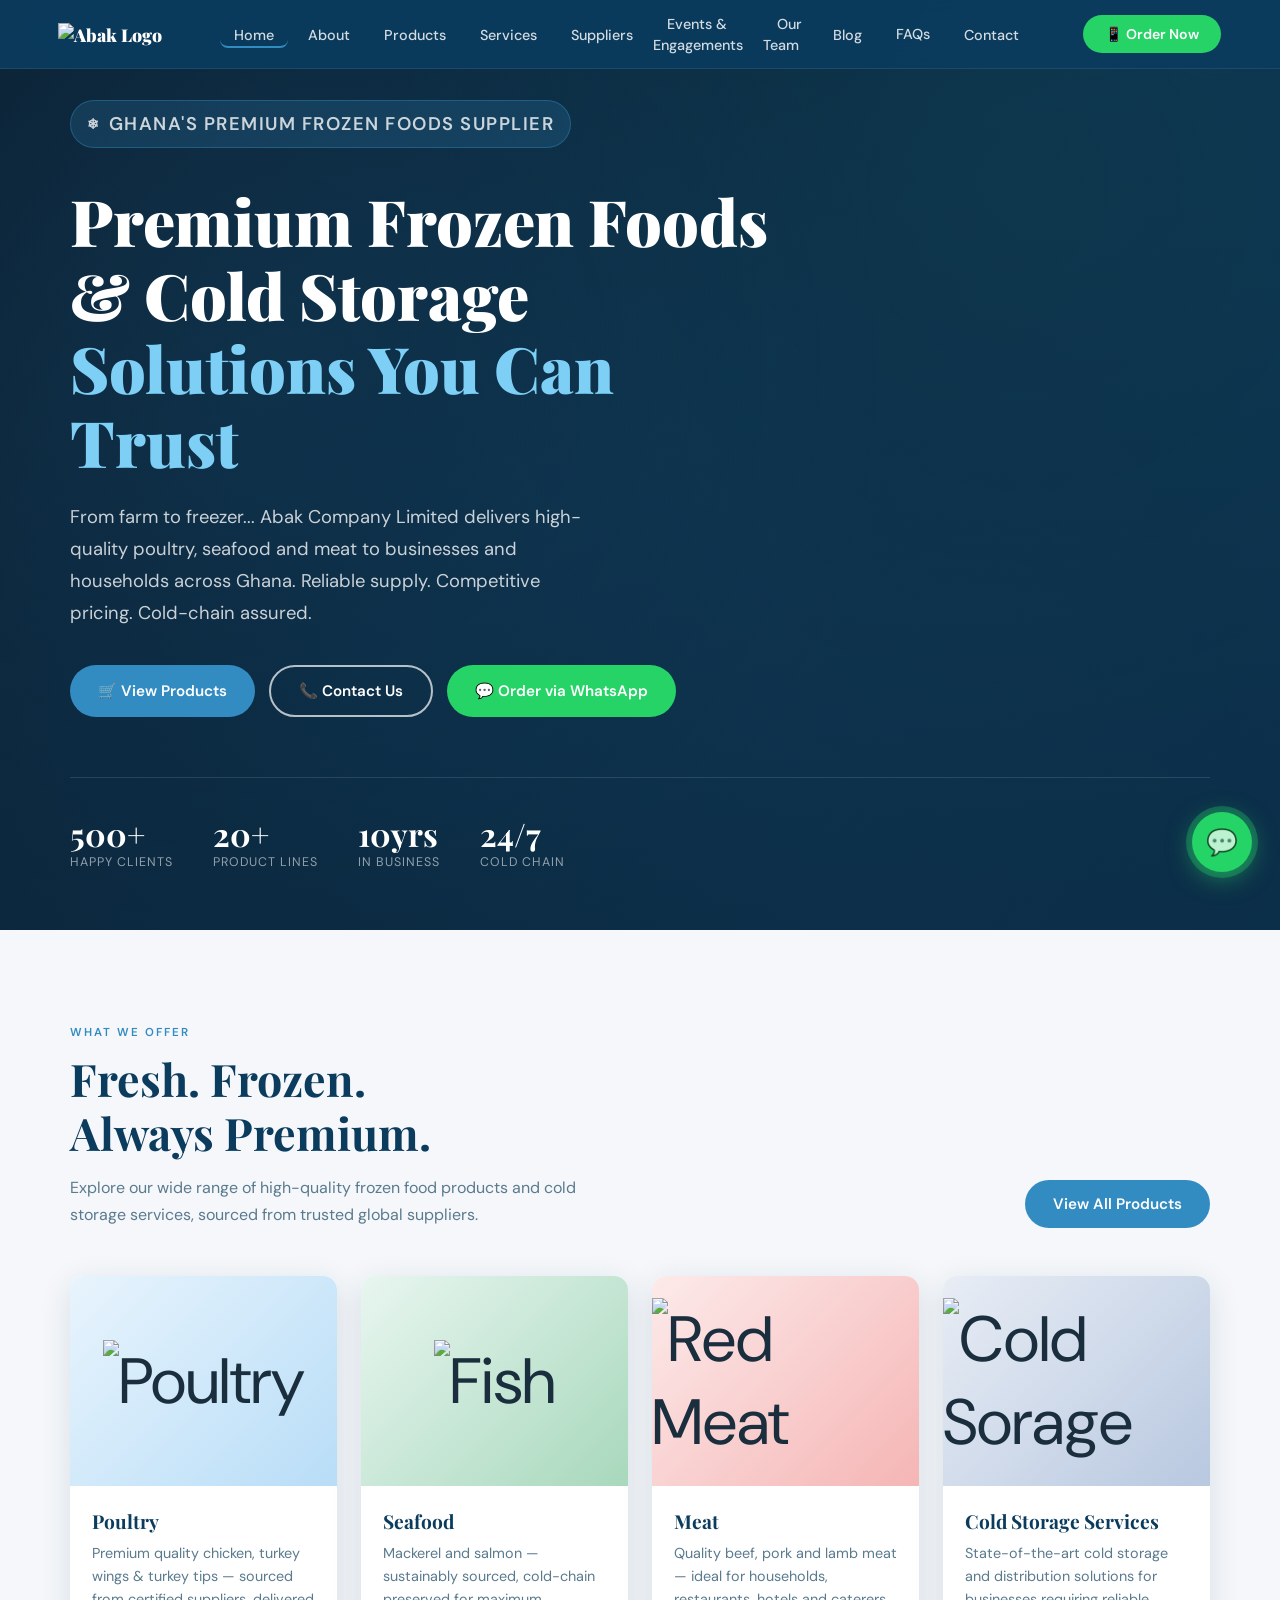
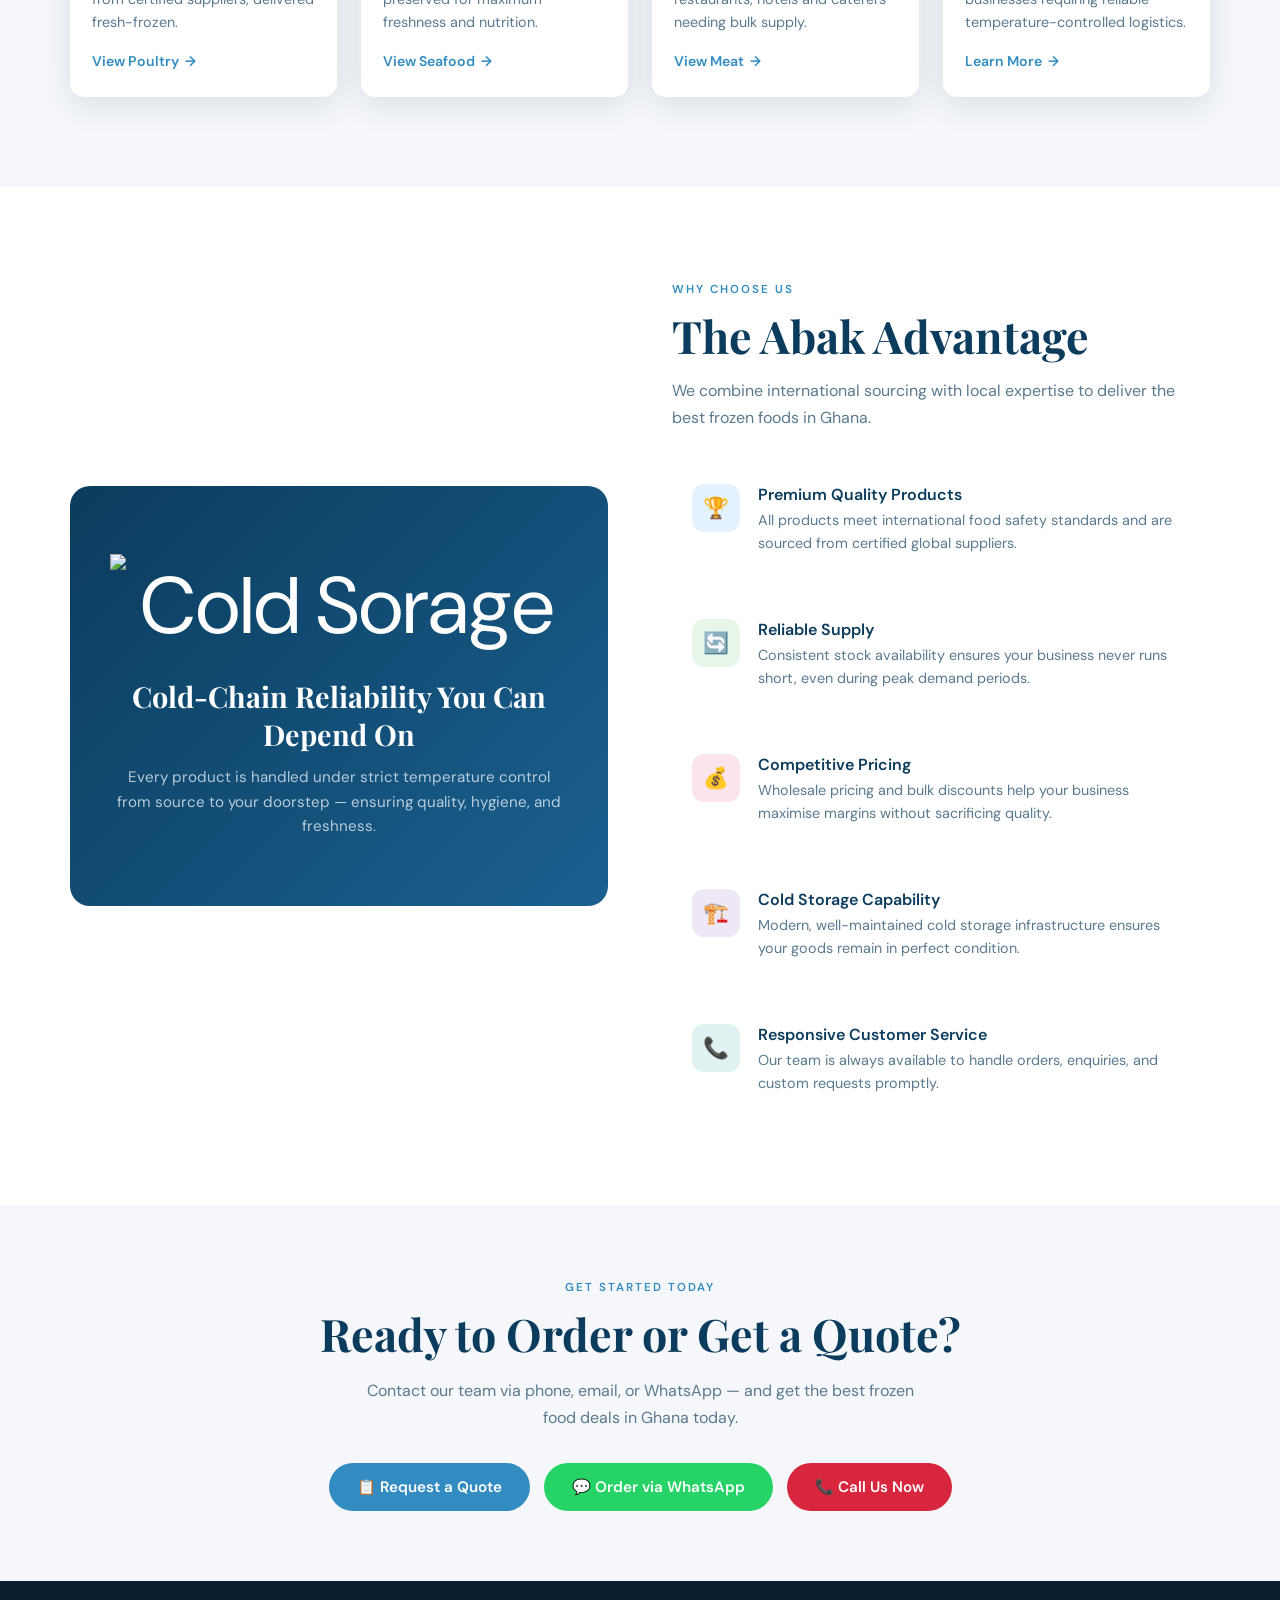
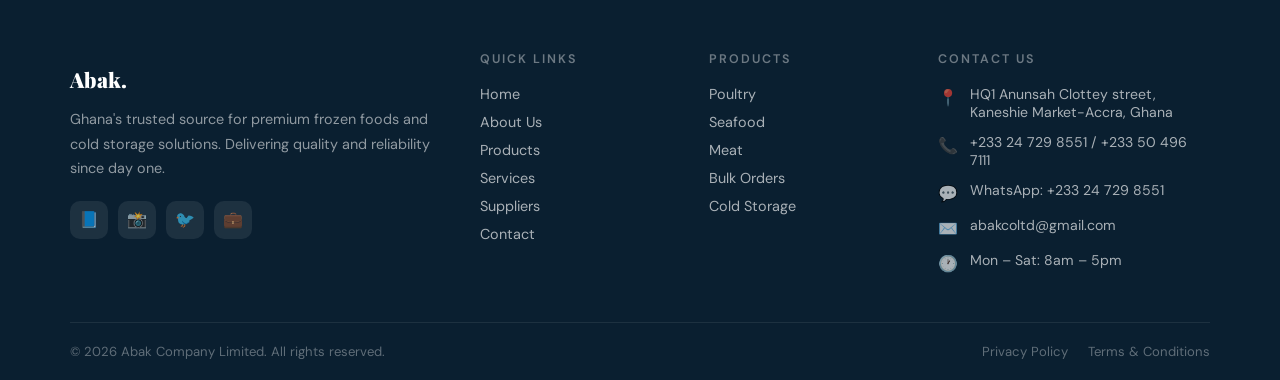
==== commit 65f33ccc: "fix menu on mobile" ====
--- a/index.html
+++ b/index.html
@@ -29,7 +29,7 @@
         <li><a href="contact.html">Contact</a></li>
       </ul>
       <div class="nav-cta">
-        <a href="#" class="btn btn-whatsapp">📱 Order Now</a>
+        <a href="https://wa.me/233247298551" class="btn btn-whatsapp">📱 Order Now</a>
       </div>
       <button class="hamburger" id="hamburger" aria-label="Toggle mobile menu" aria-expanded="false">
         <span></span><span></span><span></span>
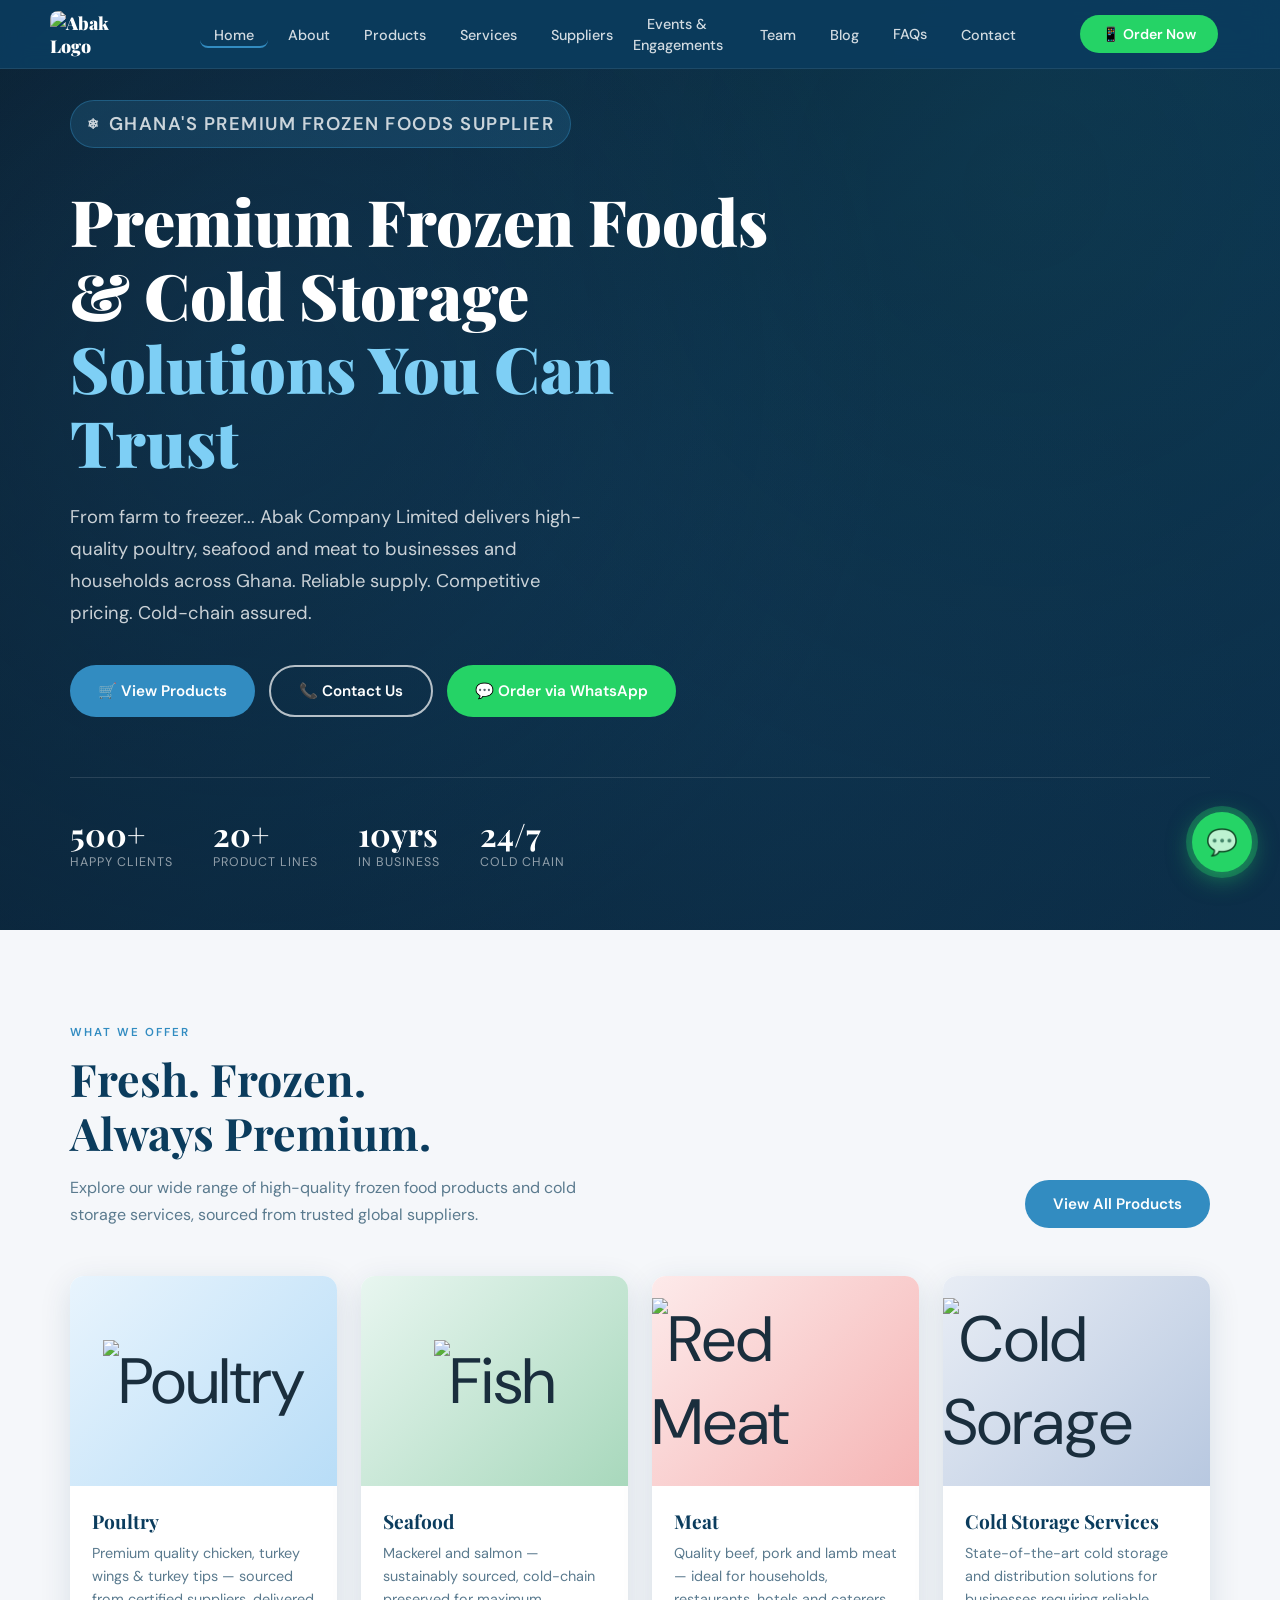
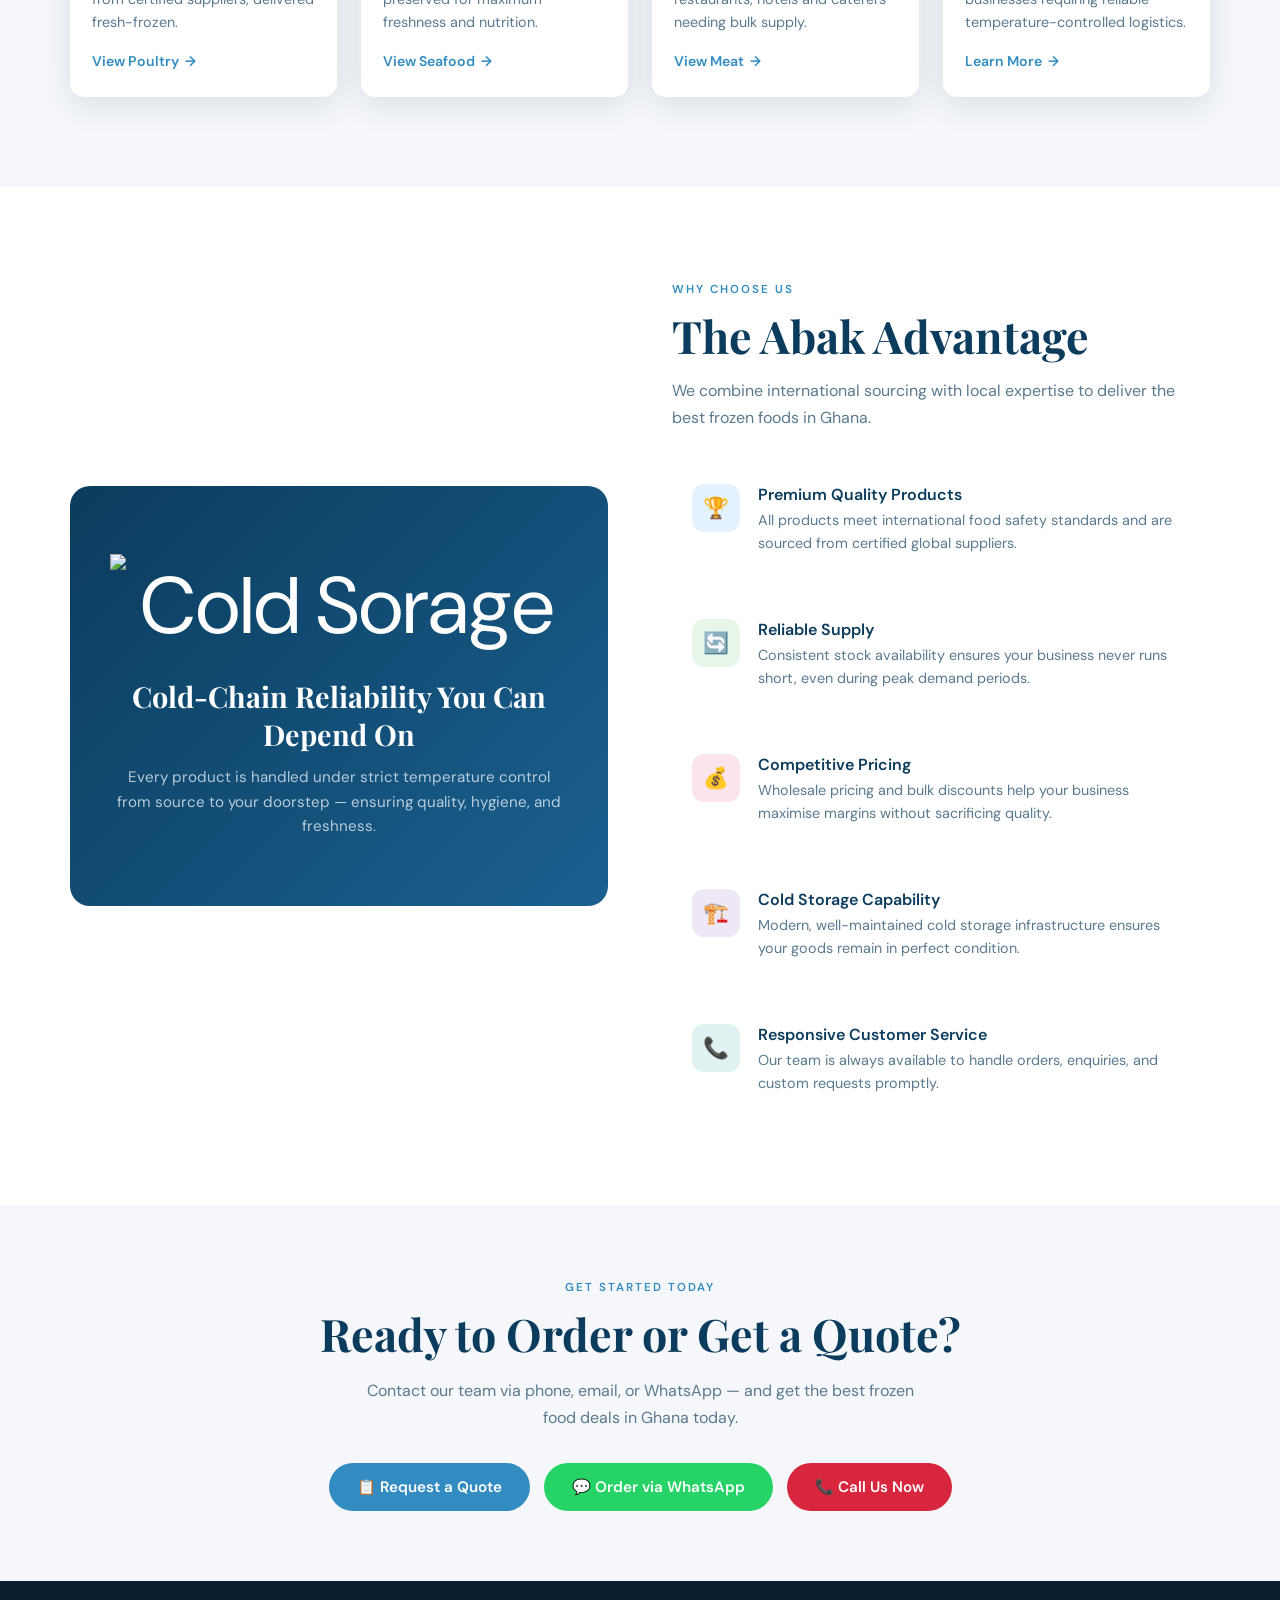
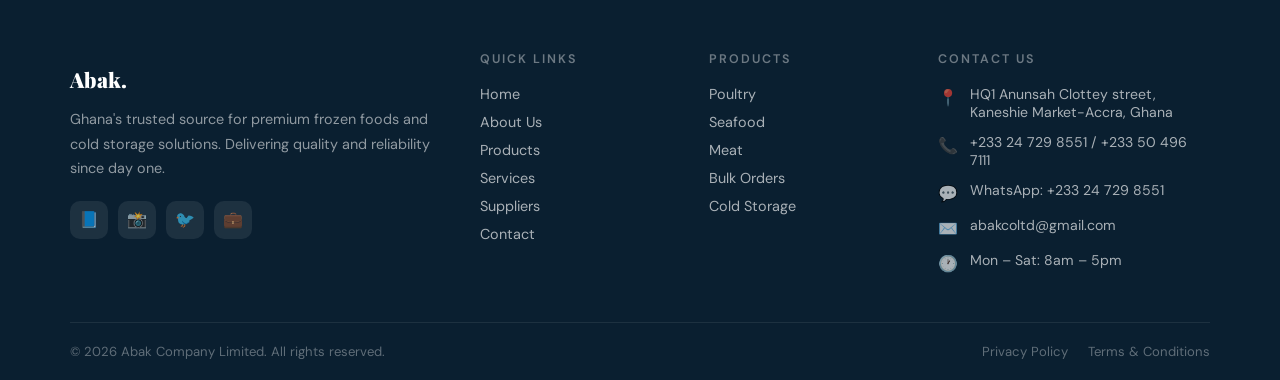
==== commit e51a2ea1: "update 9.2" ====
--- a/index.html
+++ b/index.html
@@ -23,7 +23,7 @@
         <li><a href="services.html">Services</a></li>
         <li><a href="suppliers.html">Suppliers</a></li>
 		<li><a href="events.html">Events & Engagements</a></li>
-		<li><a href="team.html">Our Team</a></li>
+		<li><a href="team.html">Team</a></li>
         <li><a href="articles.html">Blog</a></li>
 		<a href="faq.html">FAQs</a>
         <li><a href="contact.html">Contact</a></li>
@@ -45,7 +45,7 @@
     <a href="services.html">Services</a>
     <a href="suppliers.html">Suppliers</a>
 	<a href="events.html">Events & Engagements</a>
-	<a href="team.html">Our Team</a>
+	<a href="team.html">Team</a>
     <a href="articles.html">Blog</a>
 	<a href="faq.html">FAQs</a>
     <a href="contact.html">Contact</a>
--- a/style.css
+++ b/style.css
@@ -11,6 +11,10 @@
       --radius: 14px;
       --shadow: 0 8px 32px rgba(11,60,93,0.12);
     }
+	
+	.logo-icon img {
+		border-radius: 8px
+	}
 
     /* ─── Reset & Base ──────────────────────────────────────── */
     *, *::before, *::after { box-sizing: border-box; margin: 0; padding: 0; }
@@ -113,7 +117,7 @@
       gap: 10px;
     }
     .logo-icon {
-      width: 120px; 
+      width: 100px; 
 	  height: 40px;
       border-radius: 10px;
       display: flex; align-items: center; justify-content: center;
